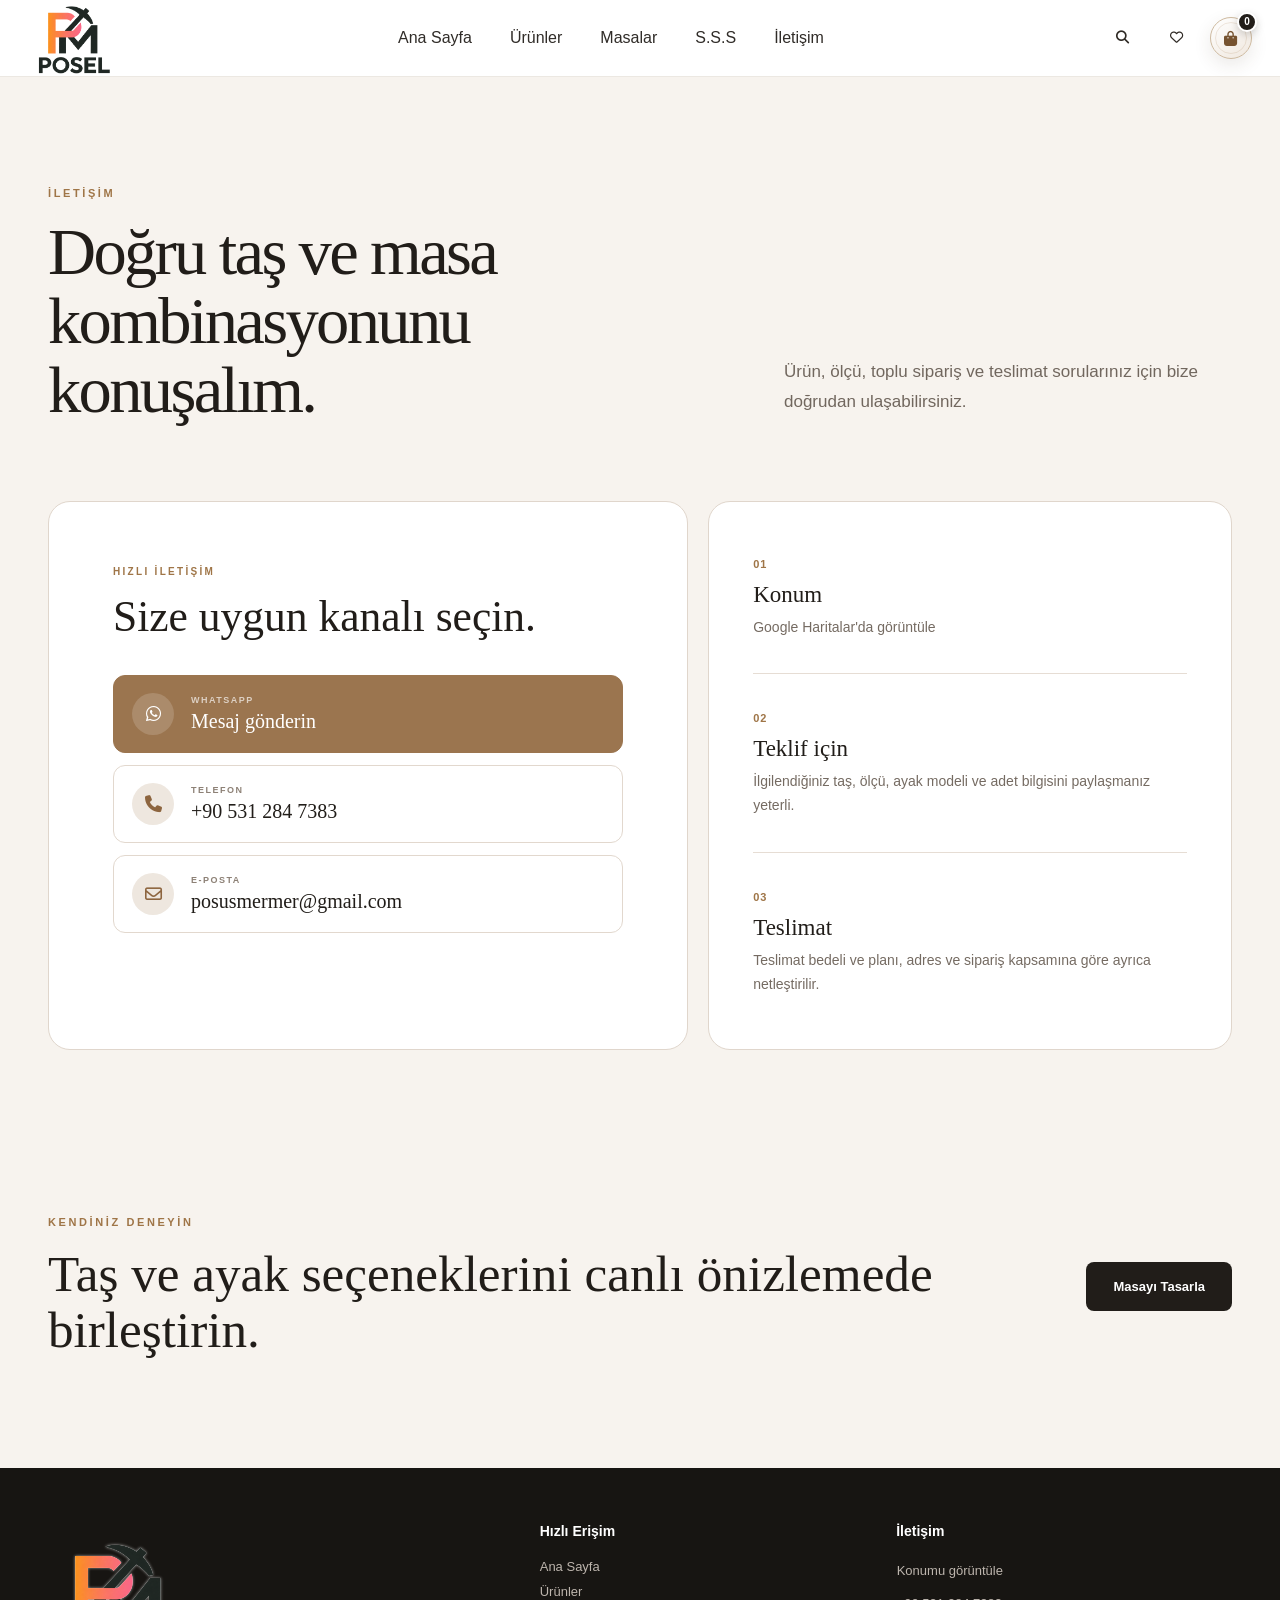
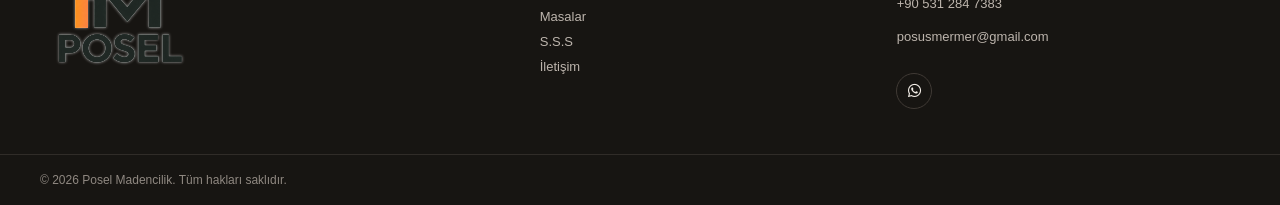
==== iletisim.html @ fde7fed1 "Update Posel branding and site experience" ====
<!DOCTYPE html>
<html lang="tr">
<head>
    <meta charset="UTF-8">
    <meta name="viewport" content="width=device-width, initial-scale=1.0">
    <title>İletişim | Posel Madencilik</title>
    <meta name="description" content="Ürün, proje, ölçü ve teslimat sorularınız için Posel Madencilik'e telefon, e-posta veya WhatsApp üzerinden ulaşın.">
    <meta name="robots" content="index, follow">
    <meta property="og:locale" content="tr_TR">
    <meta property="og:type" content="website">
    <meta property="og:title" content="İletişim | Posel Madencilik">
    <meta property="og:description" content="Masa seçimi, proje ve teslimat sorularınız için bizimle iletişime geçin.">
    <meta name="twitter:card" content="summary">
    <meta name="twitter:title" content="İletişim | Posel Madencilik">
    <meta name="twitter:description" content="Masa seçimi, proje ve teslimat sorularınız için bizimle iletişime geçin.">
    <link rel="icon" type="image/png" href="images/posel-favicon.png">
    <link rel="stylesheet" href="style.css">
    <link rel="stylesheet" href="mini-cart.css">
    <link rel="stylesheet" href="wishlist.css">
    <link rel="stylesheet" href="https://cdnjs.cloudflare.com/ajax/libs/font-awesome/6.5.2/css/all.min.css">
</head>
<body>
    <header class="site-header">
        <nav class="navbar">
            <a href="index.html" class="navbar-logo"><img src="images/posel-logo.png" alt="Posel Madencilik"></a>
            <ul class="nav-links" id="navLinks">
                <li><a href="index.html">Ana Sayfa</a></li>
                <li><a href="urunler.html">Ürünler</a></li>
                <li><a href="masalar.html">Masalar</a></li>
                <li><a href="projeler.html">S.S.S</a></li>
                <li><a href="iletisim.html" class="active">İletişim</a></li>
            </ul>
            <div class="nav-actions">
                <button class="nav-search-btn" type="button" aria-label="Ara"><i class="fa-solid fa-magnifying-glass"></i></button>
                <button class="wishlist-btn" type="button" aria-label="Favoriler"><i class="fa-regular fa-heart"></i></button>
                <button class="cart-btn" type="button" aria-label="Sepeti aç"><i class="fa-solid fa-bag-shopping"></i><span class="cart-count">0</span></button>
            </div>
            <button class="menu-toggle" id="menuToggle" type="button" aria-label="Menüyü aç" aria-expanded="false" aria-controls="navLinks"><span></span><span></span><span></span></button>
        </nav>
    </header>

    <main class="contact-page">
        <section class="contact-hero">
            <div>
                <p class="showcase-eyebrow">İLETİŞİM</p>
                <h1>Doğru taş ve masa<br>kombinasyonunu konuşalım.</h1>
            </div>
            <p>Ürün, ölçü, toplu sipariş ve teslimat sorularınız için bize doğrudan ulaşabilirsiniz.</p>
        </section>

        <section class="contact-layout">
            <div class="contact-panel">
                <p class="contact-panel-label">HIZLI İLETİŞİM</p>
                <h2>Size uygun kanalı seçin.</h2>
                <div class="contact-actions">
                    <a href="https://wa.me/905312847383" class="contact-action contact-action-primary"><i class="fa-brands fa-whatsapp"></i><span><small>WHATSAPP</small>Mesaj gönderin</span></a>
                    <a href="tel:+905312847383" class="contact-action"><i class="fa-solid fa-phone"></i><span><small>TELEFON</small>+90 531 284 7383</span></a>
                    <a href="mailto:posusmermer@gmail.com" class="contact-action"><i class="fa-regular fa-envelope"></i><span><small>E-POSTA</small>posusmermer@gmail.com</span></a>
                </div>
            </div>
            <aside class="contact-details">
                <div><span>01</span><h3>Konum</h3><p><a href="https://share.google/lPxmTnoxhRvr2K1og" target="_blank" rel="noopener noreferrer">Google Haritalar'da görüntüle</a></p></div>
                <div><span>02</span><h3>Teklif için</h3><p>İlgilendiğiniz taş, ölçü, ayak modeli ve adet bilgisini paylaşmanız yeterli.</p></div>
                <div><span>03</span><h3>Teslimat</h3><p>Teslimat bedeli ve planı, adres ve sipariş kapsamına göre ayrıca netleştirilir.</p></div>
            </aside>
        </section>

        <section class="contact-next-step">
            <div><p class="showcase-eyebrow">KENDİNİZ DENEYİN</p><h2>Taş ve ayak seçeneklerini canlı önizlemede birleştirin.</h2></div>
            <a href="kombinasyon.html">Masayı Tasarla</a>
        </section>
    </main>

    <footer class="site-footer">
        <div class="footer-main">
            <div class="footer-brand"><img src="images/posel-logo.png" alt="Posel Madencilik"></div>
            <div class="footer-column"><h3>Hızlı Erişim</h3><a href="index.html">Ana Sayfa</a><a href="urunler.html">Ürünler</a><a href="masalar.html">Masalar</a><a href="projeler.html">S.S.S</a><a href="iletisim.html">İletişim</a></div>
            <div class="footer-column footer-contact"><h3>İletişim</h3><p><a href="https://share.google/lPxmTnoxhRvr2K1og" target="_blank" rel="noopener noreferrer">Konumu görüntüle</a></p><p><a href="tel:+905312847383">+90 531 284 7383</a></p><p><a href="mailto:posusmermer@gmail.com">posusmermer@gmail.com</a></p><div class="footer-socials"><a href="https://wa.me/905312847383" aria-label="WhatsApp'tan ulaşın"><i class="fa-brands fa-whatsapp"></i></a></div></div>
        </div>
        <div class="footer-bottom"><span>© 2026 Posel Madencilik. Tüm hakları saklıdır.</span></div>
    </footer>

    <script src="js/tables.js"></script>
    <script src="js/wishlist.js"></script>
    <script src="js/script.js"></script>
    <script src="js/site-search.js"></script>
    <script src="js/cart-popover.js"></script>
</body>
</html>
---- style.css ----
* {
    margin: 0;
    padding: 0;
    box-sizing: border-box;
}

body {
    font-family: Arial, sans-serif;
    background-color: #f7f5f1;
    color: #171512;
}

a {
    text-decoration: none;
    color: inherit;
}

ul {
    list-style: none;
}

.site-header {
    background-color: #ffffff;
    border-bottom: 1px solid #ece8e2;
}

.navbar {
    max-width: 1400px;
    margin: 0 auto;
    min-height: 70px;
    display: flex;
    align-items: center;
    justify-content: space-between;
    padding: 0 28px;
}

.navbar-logo {
    display: flex;
    align-items: center;
    flex-shrink: 0;
    text-decoration: none;
}

.navbar-logo img {
    display: block;
    width: 92px;
    height: auto;
    object-fit: contain;
}

.logo {
    font-size: 26px;
    font-weight: 700;
    letter-spacing: 2px;
}

.nav-actions {
    display: flex;
    align-items: center;
    gap: 12px;
}

.nav-links {
    display: flex;
    align-items: center;
    gap: 38px;
}

.nav-links > li {
    position: relative;
}

.nav-links a {
    font-size: 16px;
    color: #302c28;
    transition: color 0.3s ease;
}

.nav-links a:hover {
    color: #a8845f;
}

.quote-btn {
    padding: 12px 20px;
    background-color: #171512;
    color: #ffffff;
    font-size: 13px;
    font-weight: 600;
    transition: background-color 0.3s ease;
}

.quote-btn:hover {
    background-color: #a8845f;
}

.dropdown-menu {
    position: absolute;
    top: 100%;
    left: 0;
    min-width: 170px;
    padding: 12px 0;
    background-color: #ffffff;
    box-shadow: 0 12px 30px rgba(0, 0, 0, 0.08);
    opacity: 0;
    visibility: hidden;
    transform: translateY(10px);
    transition: all 0.3s ease;
}

.dropdown-menu li a {
    display: block;
    padding: 10px 18xp;
}

.dropdown:hover .dropdown-menu {
    opacity: 1;
    visibility: visible;
    transform: translateY(0);
}

.hero {
    position: relative;
    max-width: 1800px;
    min-height: 650px;
    margin: 10px auto;
    border-radius: 15px;
    background-image: url("images/hero-table.png");
    background-size: cover;
    background-position: center;
    background-repeat: no-repeat;
    display: flex;
    align-items: center;
}

.hero-content {
    position: relative;
    z-index: 2;
    width: 42%;
    padding: 70px 50px;
}

.hero-content h1 {
    font-family: 'Times New Roman', Times, serif;
}

.hero-label {
    display: inline-block;
    margin-bottom: 18px;
    color: #a57545;
    font-size: 15px;
    font-weight: 600;
    letter-spacing: 3px;
}

.hero h1 {
    margin-bottom: 24px;
    color: #171512;
    font-size: 68px;
    line-height: 0.98;
    font-weight: 500;
}

.hero p {
    max-width: 480px;
    margin-bottom: 32px;
    color: #a57545;
    font-weight: 550;
    font-size: 17px;
    line-height: 1.7;
}

.hero-actions {
    display: flex;
    align-items: center;
    gap: 14px;
}

.hero-primary-btn {
    display: inline-flex;
    align-items: center;
    justify-content: center;
    padding: 14px 22px;
    font-size: 14px;
    font-weight: 600;
    transition: all 0.3s ease;
}

.hero-primary-btn {
    background-color: #171512;
    color: #ffffff;
    border-radius: 15px
}

.hero-secondary-btn {
    border: 1px solid #a8845f;
}

.hero-secondary-btn:hover {
    background-color: #171512;
    color: #ffffff;
}

.hero-visual {
    position: absolute;

    top: 0;
    right: 0;

    width: 78%;
    height: 100%;

    z-index: 1;
}

.hero-visual img {
    width: 100%;
    height: 100%;
    object-fit: cover;
    object-position: center;
    display: block;
}

.hero-features {
    max-width: 1800px;
    width: 100%;
    margin: 24px auto 0;
    display: grid;
    grid-template-columns: repeat(3, 1fr);
    gap: 20px;
    padding: 0 50px 35px;
}

.hero-feature {
    position: relative;
    overflow: hidden;
    height: 240px;
    border-radius: 14px;
}

.hero-feature:first-child {
    padding-left: 0;
}

.hero-feature:last-child {
    border-right: none;
}

.hero-feature h3 {
    margin-bottom: 6px;
    color: #171412;
    font-size: 14px;
    font-weight: 600;
}

.hero-feature p {
    color: #7a726a;
    font-size: 12px;
    line-height: 1.5;
}

.feature-image {
    width: 100%;
    height: 100%;
    object-fit: cover;
    display: block;
    transition: transform 0.5s ease;
}

.feature-text {
    position: absolute;
    left: 22px;
    right: 22px;
    bottom: 20px;
    z-index: 2;
}

.hero-feature::after {
    content: "";
    position: absolute;
    inset: 0;
    background: linear-gradient(
        to top,
        rgba(18, 16, 14, 0.72) 0%,
        rgba(18, 16, 14, 0.38) 35%,
        rgba(18, 16, 14, 0.08) 70%,
        rgba(18, 16, 14, 0) 100%
    );

    z-index: 1;
}

.hero-feature:hover .feature-image {
    transform: scale(1.04);
}

.feature-text h3 {
    color: ffffff;
    font-size: 19px;
    line-height: 1.2;
    margin-bottom: 7px;
    text-shadow: 0 2px 8px rgba(0, 0, 0, 0.28);
    max-width: 70%;
}

.feature-text p {
    color: rgba(255, 255, 255, 0.85);
    font-size: 13px;
    line-height: 1.45;
    text-shadow: 0 2px 8px rgba(0, 0, 0, 0.22);
    max-width: 70%;
}

.table-categories {
    max-width: 1600px;
    margin: 35px auto 0;
    display: grid;
    grid-template-columns: repeat(3, 1fr);
    gap: 16px;
    font-family: 'Times New Roman', Times, serif
}

.table-category-card {
    position: relative;
    height: 220px;
    background-color: #f3efe9;
    border-radius: 16px;
    overflow: hidden;
    text-decoration: none;
    color: inherit;
    transition: transform 0.35s ease,
                box-shadow 0.35s ease;
}

.table-category-card img {
    position: absolute;
    inset: 0;
    width: 100%;
    height: 100%;
    object-fit: cover;
    object-position: center;
    display: block;
    z-index: 1;
    transition: transform 0.45s ease;
}

.table-category-text {
    position: relative;
    z-index: 2;
    width: 38%;
    height: 100%;
    padding: 28px 22px;
    display: flex;
    flex-direction: column;
    justify-content: center;
    align-items: flex-start;
}

.table-category-card::after {
    content: "";
    position: absolute;
    inset: 0;
    background: linear-gradient(
        90deg,
        rgba(247, 245, 241, 0.98) 0%
        rgba(247, 245, 241, 0.92) 28%
        rgba(247, 245, 241, 0.35) 48%
        rgba(247, 245, 241, 0) 68%
    );

    z-index: 1;
    pointer-events: none;
}

.table-category-arrow {
    margin-top: 24px;
    width: 38px;
    height: 38px;
    display: flex;
    align-items: center;
    justify-content: center;
    background-color: #fff;
    color: #171512;
    border-radius: 50%;
    font-size: 16px;
    box-shadow: 0 6px 16px rgba(0, 0, 0, 0.08);
    transition: transform 0.3s ease
                background-color 0.3s ease;
}

.table-category-card:hover .table-category-arrow {
    transform: translateX(5px);
    background-color: #171512;
    color: #fff;
}

.table-category-text h3 {
    font-size: 24px;
    line-height: 1.1;
    font-weight: 500;
    color: #171512;
    margin-bottom: 0;
}

.calculator-promo {
    position: relative;
    max-width: 1800px;
    height: 500px;
    margin: 35px auto;
    border-radius: 18px;
    overflow: hidden;
}

.calculator-promo-image {
    width: 100%;
    height: 100%;
    object-fit: cover;
    display: block;
}

.calculator-promo-content {
    position: absolute;
    left: 100px;
    top: 45%;
    transform: translateY(-50%);
    max-width: 600px;
    z-index: 2;
}

.promo-label {
    display: inline-block;
    margin-bottom: 15px;
    color: #a8845f;
    font-size: 12px;
    font-weight: 600;
    letter-spacing: 3px;
}

.calculator-promo-content h2 {
    font-size: 48px;
    line-height: 1;
    color: #171512;
    margin-bottom: 20px;
}

.calculator-promo-content p {
    max-width: 420px;
    color: #625b54;
    font-size: 20px;
    line-height: 1.6;
}

.calculator-cta {
    display: inline-flex;
    margin-top: 35px;
    padding: 15px 24px;
    background-color: #171512;
    color: #fff;
    border-radius: 6px;
    font-weight: 600;
    transition: 0.3s ease;
}

.calculator-cta:hover {
    background-color: #a8845f;
    transform: translateX(4px);
}

.featured-products {
    max-width: 1800px;
    margin: 70px auto;
}

.featured-header {
    display: flex;
    align-items: end;
    justify-content: space-between;
    margin-bottom: 24px;
}

.featured-header h2 {
    margin-top: 8px;
    font-size: 38px;
    font-weight: 500;
    color: #171512;
}

.view-all {
    font-size: 13px;
    font-weight: 600;
    color: #171512;
    transition: transform .3s ease;
}

.view-all:hover {
    transform: translateX(4px);
}

.product-grid {
    display: grid;
    grid-template-columns: repeat(4, 1fr);
    gap: 18px;
}

.product-card {
    color: inherit;
    text-decoration: none;
}

.product-image-wrap {
    height: 280px;
    border-radius: 14px;
    overflow: hidden;
    background-color: #f1ede7;
}

.product-image-wrap img {
    width: 100%;
    height: 100%;
    object-fit: cover;
    display: block;
    transition: transform .45s ease;
}

.product-card:hover img {
    transform: scale(1.02);
}

.product-info {
    padding-top: 14px;
}

.product-info h3 {
    font-size: 17px;
    font-weight: 600;
    margin-bottom: 4px;
}

.product-info span {
    display: block;
    font-size: 12px;
    color: #817970;
    margin-bottom: 8px;
}

.product-info strong {
    font-size: 15px;
    font-weight: 600;
    color: #171512;
}

.trust-strip {
    max-width: 1400px;
    margin: 35px auto 0;
    padding: 20px 0;
    display: grid;
    grid-template-columns: repeat(3, 1fr);
    border-top: 1px solid #e1dbd3;
    border-bottom: 1px solid #e1dbd3;
}

.brand-assurance {
    max-width: 1400px;
    margin: 110px auto 70px;
    display: grid;
    grid-template-columns: minmax(0, 0.9fr) minmax(0, 1.1fr);
    gap: clamp(48px, 7vw, 100px);
    align-items: center;
}

.brand-assurance-image {
    position: relative;
    min-height: 680px;
    overflow: hidden;
    border-radius: 18px;
    background: #e9e2da;
}

.brand-assurance-image::after {
    content: "";
    position: absolute;
    inset: auto 0 0;
    height: 38%;
    background: linear-gradient(transparent, rgba(20, 17, 14, 0.62));
    pointer-events: none;
}

.brand-assurance-image img {
    display: block;
    width: 100%;
    height: 100%;
    min-height: 680px;
    object-fit: cover;
}

.brand-assurance-image span {
    position: absolute;
    z-index: 1;
    right: 28px;
    bottom: 26px;
    left: 28px;
    color: #fff;
    font-size: 14px;
    letter-spacing: 0.06em;
}

.brand-assurance-content h2 {
    margin: 12px 0 24px;
    color: #171512;
    font-family: Georgia, serif;
    font-size: clamp(40px, 4vw, 60px);
    font-weight: 400;
    line-height: 1.08;
}

.brand-assurance-lead {
    max-width: 650px;
    margin: 0;
    color: #625b54;
    font-size: 17px;
    line-height: 1.8;
}

.brand-assurance-points {
    margin-top: 34px;
    border-top: 1px solid #ded7cf;
}

.brand-assurance-points > div {
    display: grid;
    grid-template-columns: 42px minmax(0, 1fr);
    column-gap: 16px;
    padding: 22px 0;
    border-bottom: 1px solid #ded7cf;
}

.brand-assurance-points i {
    grid-row: 1 / span 2;
    display: grid;
    width: 42px;
    height: 42px;
    place-items: center;
    border-radius: 50%;
    background: #eee5dc;
    color: #946a40;
}

.brand-assurance-points h3 {
    margin: 0 0 6px;
    color: #25201c;
    font-size: 17px;
    font-weight: 600;
}

.brand-assurance-points p {
    margin: 0;
    color: #746c64;
    font-size: 14px;
    line-height: 1.65;
}

.brand-assurance-link {
    display: inline-flex;
    margin-top: 30px;
    padding-bottom: 7px;
    border-bottom: 1px solid #9f7547;
    color: #765330;
    font-size: 14px;
    font-weight: 600;
    text-decoration: none;
    transition: color 0.2s ease, border-color 0.2s ease;
}

.brand-assurance-link:hover {
    border-color: #171512;
    color: #171512;
}

@media (max-width: 1050px) {
    .brand-assurance {
        margin-right: 28px;
        margin-left: 28px;
        grid-template-columns: minmax(0, 0.85fr) minmax(0, 1.15fr);
        gap: 42px;
    }

    .brand-assurance-image,
    .brand-assurance-image img {
        min-height: 580px;
    }
}

@media (max-width: 760px) {
    .brand-assurance {
        margin: 70px 20px 55px;
        grid-template-columns: 1fr;
        gap: 36px;
    }

    .brand-assurance-image,
    .brand-assurance-image img {
        min-height: 470px;
    }

    .brand-assurance-content h2 {
        font-size: clamp(34px, 10vw, 46px);
    }
}

/* FAQ PAGE */

.faq-page {
    max-width: 1180px;
    margin: 0 auto;
    padding: 92px 28px 110px;
}

.faq-hero {
    display: grid;
    grid-template-columns: minmax(0, 1.05fr) minmax(280px, 0.95fr);
    column-gap: clamp(48px, 8vw, 110px);
    align-items: end;
    padding-bottom: 58px;
    border-bottom: 1px solid #ded7cf;
}

.faq-eyebrow {
    grid-column: 1 / -1;
    margin: 0 0 16px;
    color: #9f7547;
    font-size: 12px;
    font-weight: 700;
    letter-spacing: 0.2em;
}

.faq-hero h1 {
    margin: 0;
    color: #171512;
    font-family: Georgia, serif;
    font-size: clamp(52px, 7vw, 86px);
    font-weight: 400;
    line-height: 0.98;
}

.faq-hero > p:last-child {
    margin: 0 0 5px;
    color: #6c645c;
    font-size: 17px;
    line-height: 1.8;
}

.faq-list {
    max-width: 960px;
    margin: 58px auto 0;
}

.faq-list details {
    border-bottom: 1px solid #ded7cf;
}

.faq-list summary {
    display: flex;
    align-items: center;
    justify-content: space-between;
    gap: 24px;
    padding: 26px 4px;
    color: #25201c;
    font-size: 18px;
    font-weight: 600;
    line-height: 1.45;
    list-style: none;
    cursor: pointer;
}

.faq-list summary::-webkit-details-marker {
    display: none;
}

.faq-list summary i {
    display: grid;
    width: 34px;
    height: 34px;
    flex: 0 0 34px;
    place-items: center;
    border: 1px solid #d8cbbf;
    border-radius: 50%;
    color: #8c5c35;
    font-size: 12px;
    transition: transform 0.2s ease, background 0.2s ease;
}

.faq-list details[open] summary i {
    background: #eee4d9;
    transform: rotate(45deg);
}

.faq-list details > p {
    max-width: 790px;
    margin: -5px 56px 0 4px;
    padding: 0 0 28px;
    color: #6f675f;
    font-size: 16px;
    line-height: 1.8;
}

.faq-contact {
    display: flex;
    align-items: center;
    justify-content: space-between;
    gap: 36px;
    margin-top: 76px;
    padding: 42px 46px;
    border-radius: 16px;
    background: #211d19;
    color: #fff;
}

.faq-contact .faq-eyebrow {
    margin-bottom: 10px;
    color: #d2ae87;
}

.faq-contact h2 {
    margin: 0;
    font-family: Georgia, serif;
    font-size: clamp(28px, 4vw, 42px);
    font-weight: 400;
}

.faq-contact-actions {
    display: flex;
    flex-wrap: wrap;
    justify-content: flex-end;
    gap: 12px;
}

.faq-contact a {
    display: inline-flex;
    align-items: center;
    justify-content: center;
    min-width: 160px;
    min-height: 50px;
    padding: 0 22px;
    border-radius: 8px;
    background: #fff;
    color: #211d19;
    font-size: 14px;
    font-weight: 700;
    text-decoration: none;
    transition: background 0.2s ease, color 0.2s ease;
}

.faq-contact a:hover {
    background: #9f7547;
    color: #fff;
}

@media (max-width: 720px) {
    .faq-page {
        padding: 58px 20px 75px;
    }

    .faq-hero {
        grid-template-columns: 1fr;
        gap: 24px;
        padding-bottom: 38px;
    }

    .faq-hero h1 {
        font-size: clamp(46px, 15vw, 64px);
    }

    .faq-list {
        margin-top: 36px;
    }

    .faq-list summary {
        padding: 22px 0;
        font-size: 16px;
    }

    .faq-list details > p {
        margin-right: 0;
        margin-left: 0;
        font-size: 15px;
    }

    .faq-contact {
        align-items: flex-start;
        flex-direction: column;
        margin-top: 54px;
        padding: 30px 26px;
    }

    .faq-contact a {
        width: 100%;
    }

    .faq-contact-actions {
        width: 100%;
        justify-content: stretch;
    }
}

.trust-item {
    display: flex;
    align-items: center;
    justify-content: center;
    gap: 16px;
    padding: 8px 34px;
}

.trust-item:not(:last-child) {
    border-right: 1px solid #ded7cf;
}

.trust-icon {
    font-size: 31px;
    color: #a07d58;
    width: 42px;
    text-align: center;
    flex-shrink: 0;
}

.trust-text p {
    margin-top: 5px;
}

.site-footer {
    margin: 0;
    background-color: #171512;
    color: #f4efe8;
}

.footer-main {
    max-width: 1400px;
    margin: 0 auto;
    padding: 55px 40px 45px;
    display: grid;
    grid-template-columns: 1.4fr 1fr 1fr 1.2fr;
    gap: 50px;
}

.footer-brand h2 {
    font-size: 28px;
    letter-spacing: 3px;
    margin-bottom: 18px;
    color: #b88a5a;
}

.footer-brand p {
    max-width: 320px;
    font-size: 14px;
    line-height: 1.7;
    color: #bdb5ad;
}

.footer-column {
    display: flex;
    flex-direction: column;
    gap: 10px;
}

.footer-column h3 {
    margin-bottom: 2px;
    font-size: 18px;
    font-weight: 600;
    color: #fff;
}

.footer-column a {
    color: #bdb5ad;
    font-size: 13px;
    text-decoration: none;
    transition: color 0.3s ease;
}

.footer-column a:hover {
    color: #b88a5a;
}

.footer-contact p {
    font-size: 13px;
    color: #bdb5ad;
    margin-bottom: 5px;
    padding: 0.5px;
}

.footer-contact h3 {
    margin-bottom: 12px;
}

.footer-socials {
    display: flex;
    gap: 12px;
    margin-top: 14px;
}

.footer-socials a {
    width: 34px;
    height: 34px;
    display: flex;
    align-items: center;
    justify-content: center;
    border: 1px solid #3b3733;
    border-radius: 50%;
    color: #f4efe8;
    transition: background-color 0.3s ease,
                border-color 0.3s ease;
}

.footer-socials a:hover {
    background-color: #b88a5a;
    border-color: b88a5a;
}

header {
    position: sticky;
    top: 0;
    z-index: 1000;
    background: rgba(255, 255, 255, 0.97);
    backdrop-filter: blur(8px);
    border-bottom: 1px solid #ece7e1;
}

.menu-toggle {
    display: none;
    width: 34px;
    height: 30px;
    border: 0;
    background: transparent;
    cursor: pointer;
    flex-direction: column;
    justify-content: center;
    gap: 5px;
    padding: 0;
}

.menu-toggle span {
    display: block;
    width: 24px;
    height: 2px;
    background: #171512;
    transition: 0.3s ease;
}

.menu-toggle.active span:nth-child(1) {
    transform: translateY(7px) rotate(45deg);
}

.menu-toggle.active span:nth-child(2) {
    opacity: 0;
}

.menu-toggle.active span:nth-child(3) {
    transform: translateY(-7px) rotate(-45deg);
}

.hero-mobile-image {
    display: none;
}

.site-footer {
    background: #171512;
    color: #f4efe8;
}

.footer-main {
    max-width: 1400px;
    margin: 0 auto;
    padding: 55px 40px 45px;
    display: grid;
    grid-template-columns: 1.5fr 1fr 1.2fr;
    gap: 70px;
    align-items: start;
}

.footer-brand img {
    margin-left: 0;
    width: 160px;
    height: auto;
    display: block;
    filter: drop-shadow(0 0 0.7px rgba(255, 255, 255, 0.95)) drop-shadow(0 0 1.4px rgba(255, 255, 255, 0.55));
}

.footer-column {
    display: flex;
    flex-direction: column;
    gap: 10px;
}

.footer-column h3 {
    margin-bottom: 10px;
    font-size: 14px;
    font-weight: 600;
    color: #ffffff;
}

.footer-column a {
    color: #bdb5ad;
    font-size: 13px;
    text-decoration: none;
    transition: color 0.3s ease;
}

.footer-column a:hover {
    color: #b88a5a;
}

.footer-contact p {
    margin: 0;
    font-size: 13px;
    line-height: 1.7;
    color: #bdb5ad;
}

.footer-socials {
    display: flex;
    gap: 12px;
    margin-top: 14px;
}

.footer-socials a {
    width: 36px;
    height: 36px;
    display: flex;
    align-items: center;
    justify-content: center;
    border: 1px solid #403a35;
    border-radius: 50%;
    color: #f4efe8;
    font-size: 15px;
    transition:
        background-color 0.3s ease,
        border-color 0.3s ease,
        transform 0.3s ease;
}

.footer-socials a:hover {
    background: #a8845f;
    border-color: #a8845f;
    transform: translateY(-2px);
}

.footer-bottom {
    max-width: 1400px;
    margin: 0 auto;
    padding: 18px 40px;
    border-top: 1px solid #302c28;
    font-size: 12px;
    color: #8f8881;
}

/* =========================
   PRODUCTS PAGE
========================= */

.products-hero {
    position: relative;
    max-width: 100%;
    height: 300px;
    display: flex;
    align-items: center;
    background:
        linear-gradient(
            90deg,
            rgba(247, 245, 241, 0.98) 0%,
            rgba(247, 245, 241, 0.88) 35%,
            rgba(247, 245, 241, 0.05) 65%
        ),
        url("images/products-hero.png");

    background-size: cover;
    background-position: center;
    overflow: hidden;
}


.products-hero-content {
    width: 100%;
    max-width: 1400px;
    margin: 0 auto;
    padding: 0 40px;
}


.products-hero-content > span {
    font-size: 11px;
    font-weight: 600;
    letter-spacing: 4px;
    color: #a67b51;
}


.products-hero-content h1 {
    margin: 8px 0 6px;
    font-family: Georgia, serif;
    font-size: 60px;
    font-weight: 400;
    color: #171512;
}


.products-hero-content p {
    max-width: 440px;
    font-size: 15px;
    line-height: 1.6;
    color: #56504a;
}


.products-hero-note {
    position: absolute;
    right: 2%;
    top: 50%;
    transform: translateY(-50%);
    color: #fff;
    text-align: right;
}


.products-hero-note > span {
    display: block;
    width: 100px;
    height: 1px;
    margin-left: auto;
    margin-bottom: 12px;
    background: rgba(255, 255, 255, 0.65);
}


.products-hero-note p {
    font-size: 10px;
    line-height: 1.8;
    letter-spacing: 3px;
}


/* CATEGORY NAV */

.product-category-nav {
    max-width: 1400px;
    margin: 16px auto 0;
    display: grid;
    grid-template-columns: repeat(5, 1fr);
    gap: 12px;
}


.category-showcase {
    height: 74px;
    padding: 9px 14px;
    display: flex;
    align-items: center;
    gap: 14px;
    border: 1px solid #e5dfd8;
    border-radius: 6px;
    background: #fff;
    cursor: pointer;
    transition:
        border-color 0.3s ease,
        background-color 0.3s ease;
}


.category-showcase:hover,
.category-showcase.active {
    background: #f6efe7;
    border-color: #d9c7b3;
}


.category-showcase img {
    width: 58px;
    height: 58px;
    object-fit: cover;
    border-radius: 4px;
}


.category-showcase div {
    display: flex;
    flex-direction: column;
    text-align: left;
}


.category-showcase strong {
    font-family: Georgia, serif;
    font-size: 16px;
    font-weight: 400;
    color: #171512;
}


.category-showcase div span {
    margin-top: 4px;
    font-size: 10px;
    color: #8b8177;
}


.category-showcase i {
    margin-left: auto;
    width: 32px;
    height: 32px;
    display: flex;
    align-items: center;
    justify-content: center;
    border-radius: 50%;
    background: #f5eee6;
    font-size: 11px;
    color: #171512;
}


/* CATALOG */

.product-catalog {
    max-width: 1400px;
    margin: 16px auto 70px;
}


.catalog-toolbar {
    padding: 16px 0;
    display: grid;
    grid-template-columns: 2fr 0.7fr 0.7fr 0.7fr auto;
    gap: 12px;
    align-items: center;
    border-top: 1px solid #eee8e2;
}


.catalog-search {
    height: 44px;
    display: flex;
    align-items: center;
    gap: 12px;
    padding: 0 14px;
    border: 1px solid #ded8d1;
    border-radius: 5px;
    background: #fff;
}


.catalog-search i {
    font-size: 13px;
    color: #77716b;
}


.catalog-search input {
    width: 100%;
    border: none;
    outline: none;
    background: transparent;
    font-size: 13px;
}


.catalog-toolbar select {
    height: 44px;
    padding: 0 12px;
    border: 1px solid #ded8d1;
    border-radius: 5px;
    background: #fff;
    color: #4f4943;
}


.catalog-count {
    font-size: 12px;
    color: #665f58;
    white-space: nowrap;
}


/* GRID */

.stone-grid {
    display: grid;
    grid-template-columns: repeat(5, 1fr);
    gap: 28px 18px;
}


.stone-card {
    width: 100%;
    height: 100%;
    padding: 0;
    border: 0;
    background: transparent;
    text-decoration: none;
    color: inherit;
    text-align: left;
    font: inherit;
    cursor: pointer;
}

.stone-card:focus-visible {
    outline: 2px solid #9c7445;
    outline-offset: 5px;
    border-radius: 6px;
}


.stone-image {
    height: 180px;
    overflow: hidden;
    border-radius: 5px;
    background: #eee;
}


.stone-image img {
    width: 100%;
    height: 100%;
    object-fit: cover;
    display: block;
    transition: transform 0.45s ease;
}


.stone-card:hover .stone-image img {
    transform: scale(1.04);
}


.stone-info {
    padding-top: 8px;
    display: flex;
    justify-content: space-between;
    align-items: flex-start;
    gap: 10px;
}

.stone-info > div:first-child {
    min-width: 0;
    flex: 1;
}


.stone-info h3 {
    margin: 0 0 6px;
    min-height: 38px;
    font-family: Georgia, serif;
    font-size: 16px;
    font-weight: 400;
    line-height: 1.18;
    color: #171512;
}


.stone-tags {
    display: flex;
    gap: 5px;
}


.stone-tags span {
    padding: 4px 8px;
    background: #f2ece5;
    border-radius: 10px;
    font-size: 9px;
    color: #625b55;
}


.stone-arrow {
    width: 32px;
    height: 32px;
    flex-shrink: 0;
    display: flex;
    align-items: center;
    justify-content: center;
    border-radius: 50%;
    background: #f4eee7;
    font-size: 11px;
    transition:
        background 0.3s ease,
        transform 0.3s ease;
}


.stone-card:hover .stone-arrow {
    background: #171512;
    color: #fff;
    transform: scale(1.06);
}

body.lightbox-open {
    overflow: hidden;
}

.stone-lightbox {
    position: fixed;
    inset: 0;
    z-index: 2500;
    display: grid;
    place-items: center;
    padding: 28px;
    visibility: hidden;
    opacity: 0;
    pointer-events: none;
    transition: opacity 0.25s ease, visibility 0.25s ease;
}

.stone-lightbox.is-open {
    visibility: visible;
    opacity: 1;
    pointer-events: auto;
}

.stone-lightbox-backdrop {
    position: absolute;
    inset: 0;
    width: 100%;
    height: 100%;
    border: 0;
    background: rgba(17, 15, 13, 0.78);
    backdrop-filter: blur(8px);
    cursor: pointer;
}

.stone-lightbox-dialog {
    position: relative;
    z-index: 1;
    width: min(820px, 100%);
    max-height: calc(100vh - 56px);
    overflow: hidden;
    display: grid;
    grid-template-columns: minmax(0, 1fr) minmax(260px, 0.48fr);
    background: #f8f4ee;
    border: 1px solid rgba(255, 255, 255, 0.24);
    border-radius: 18px;
    box-shadow: 0 30px 90px rgba(0, 0, 0, 0.36);
    transform: translateY(16px) scale(0.98);
    transition: transform 0.3s ease;
}

.stone-lightbox.is-open .stone-lightbox-dialog {
    transform: translateY(0) scale(1);
}

.stone-lightbox-image-wrap {
    position: relative;
    min-height: 460px;
    background: #d9d3ca;
}

.stone-lightbox-image-wrap img {
    width: 100%;
    height: 100%;
    min-height: 460px;
    display: block;
    object-fit: cover;
    transition: opacity 0.18s ease, transform 0.18s ease;
}

.stone-lightbox-nav {
    position: absolute;
    top: 50%;
    z-index: 2;
    width: 46px;
    height: 46px;
    border: 1px solid rgba(255, 255, 255, 0.55);
    border-radius: 50%;
    display: grid;
    place-items: center;
    color: #171512;
    background: rgba(255, 255, 255, 0.88);
    box-shadow: 0 10px 30px rgba(0, 0, 0, 0.2);
    cursor: pointer;
    transform: translateY(-50%);
    transition: background 0.2s ease, transform 0.2s ease;
}

.stone-lightbox-nav:hover,
.stone-lightbox-nav:focus-visible {
    background: #fff;
    transform: translateY(-50%) scale(1.08);
}

.stone-lightbox-nav:disabled {
    opacity: 0.35;
    cursor: default;
    transform: translateY(-50%);
}

.stone-lightbox-nav--prev {
    left: 16px;
}

.stone-lightbox-nav--next {
    right: 16px;
}

.stone-lightbox-info {
    min-width: 0;
    padding: 64px 28px 30px;
    display: flex;
    flex-direction: column;
    justify-content: flex-start;
    background: linear-gradient(145deg, #fbf8f3 0%, #eee5da 100%);
}

.stone-lightbox-info span {
    width: fit-content;
    margin-top: 14px;
    padding: 6px 10px;
    border-radius: 999px;
    background: #e4d5c2;
    color: #725737;
    font-size: 10px;
    font-weight: 600;
    letter-spacing: 0.14em;
    text-transform: uppercase;
}

.stone-lightbox-info h2 {
    margin: 0;
    max-width: 100%;
    color: #181512;
    font-family: Georgia, serif;
    font-size: clamp(25px, 3vw, 36px);
    font-weight: 400;
    line-height: 1.08;
    overflow-wrap: anywhere;
    hyphens: auto;
}

.stone-lightbox-close {
    position: absolute;
    top: 18px;
    right: 18px;
    z-index: 2;
    width: 42px;
    height: 42px;
    border: 0;
    border-radius: 50%;
    display: grid;
    place-items: center;
    color: #171512;
    background: rgba(255, 255, 255, 0.88);
    box-shadow: 0 8px 24px rgba(0, 0, 0, 0.15);
    cursor: pointer;
    transition: transform 0.2s ease, background 0.2s ease;
}

.stone-lightbox-close:hover {
    transform: rotate(5deg) scale(1.06);
    background: #fff;
}

@media (max-width: 760px) {
    .stone-lightbox {
        padding: 14px;
    }

    .stone-lightbox-dialog {
        max-height: calc(100vh - 28px);
        grid-template-columns: 1fr;
        overflow-y: auto;
    }

    .stone-lightbox-image-wrap,
    .stone-lightbox-image-wrap img {
        min-height: 0;
        height: min(48vh, 380px);
    }

    .stone-lightbox-info {
        padding: 24px;
    }

    .stone-lightbox-info h2 {
        font-size: clamp(26px, 8vw, 36px);
        overflow-wrap: break-word;
    }

    .stone-lightbox-nav {
        width: 42px;
        height: 42px;
    }

}


.no-products {
    display: none;
    padding: 70px 0;
    text-align: center;
    color: #777069;
}

.pagination {
    margin-top: 42px;
    display: grid;
    grid-template-columns: 42px 314px 42px;
    align-items: center;
    justify-content: center;
    gap: 8px;
}

.pagination-pages {
    display: grid;
    grid-template-columns: repeat(7, 38px);
    align-items: center;
    justify-content: center;
    gap: 8px;
}

.pagination button {
    min-width: 38px;
    height: 38px;
    padding: 0 11px;
    display: flex;
    align-items: center;
    justify-content: center;
    border: 1px solid #ded8d1;
    border-radius: 50%;
    background: #ffffff;
    color: #171512;
    font-size: 12px;
    cursor: pointer;
    transition:
        background 0.25s ease,
        color 0.25s ease,
        border-color 0.25s ease,
        transform 0.25s ease;
}

.pagination button:hover {
    border-color: #a8845f;
    transform: translateY(-1px);
}

.pagination button.active {
    background: #171512;
    color: #ffffff;
    border-color: #171512;
}

.pagination button:disabled {
    opacity: 0.3;
    cursor: default;
    transform: none;
}

.pagination-dots {
    display: grid;
    width: 38px;
    height: 38px;
    place-items: center;
    color: #998f85;
    font-size: 13px;
}

.pagination-spacer {
    width: 38px;
    height: 38px;
    visibility: hidden;
}

.pagination-info {
    grid-column: 1 / -1;
    margin-top: 8px;
    text-align: center;
    font-size: 11px;
    color: #8b8177;
}

@media (max-width: 520px) {
    .pagination {
        grid-template-columns: 40px minmax(0, 1fr) 40px;
        width: 100%;
        gap: 6px;
    }

    .pagination-pages {
        grid-template-columns: repeat(7, minmax(28px, 34px));
        gap: 3px;
    }

    .pagination button,
    .pagination-dots,
    .pagination-spacer {
        min-width: 0;
        width: 100%;
        height: 36px;
        padding: 0;
    }
}

.stone-grid {
    display: grid;
    grid-template-columns: repeat(5, 1fr);
    row-gap: 18px;
    column-gap: 6px;
}


.tables-hero {
    height: 420px;
    min-height: 0;
    display: grid;
    grid-template-columns: 42% 58%;
    background: #f7f3ed;
    overflow: hidden;
}

.tables-hero-content {
    padding: 30px 55px;
    display: flex;
    flex-direction: column;
    justify-content: center;
}

.tables-breadcrumb {
    font-size: 13px;
    color: #8b8175;
    margin-bottom: 24px;
}

.tables-breadcrumb span {
    margin: 0 8px;
}

.tables-eyebrow {
    font-size: 11px;
    letter-spacing: 5px;
    color: #a8845f;
    margin-bottom: 8px;
}

.tables-hero h1 {
    font-family: Georgia, serif;
    font-size: 72px;
    line-height: 0.95;
    font-weight: 400;
    color: #171512;
    margin: 0 0 18px;
}

.tables-hero p {
    max-width: 590px;
    color: #625b54;
    font-size: 15px;
    line-height: 1.65;
}

.tables-combination-link {
    position: relative;
    isolation: isolate;
    display: inline-flex;
    align-items: center;
    gap: 16px;
    width: min(100%, 470px);
    margin-top: 20px;
    padding: 15px 17px;
    overflow: hidden;
    border: 1px solid rgba(255, 255, 255, .42);
    border-radius: 14px;
    background: linear-gradient(115deg, #20170f 0%, #6f4828 48%, #b98a51 100%);
    color: #fff;
    box-shadow:
        0 16px 34px rgba(86, 52, 24, .28),
        0 0 0 5px rgba(168, 132, 95, .13);
    transition: transform .25s ease, box-shadow .25s ease;
    animation: combinationCtaPulse 2.8s ease-in-out infinite;
}

.tables-combination-link::before {
    content: "";
    position: absolute;
    z-index: -1;
    inset: 0;
    background: linear-gradient(105deg, transparent 22%, rgba(255, 255, 255, .22) 42%, transparent 62%);
    transform: translateX(-120%);
    animation: combinationCtaShine 3.8s ease-in-out infinite;
}

.combination-link-icon {
    display: grid;
    flex: 0 0 50px;
    width: 50px;
    height: 50px;
    place-items: center;
    border: 1px solid rgba(255, 255, 255, .36);
    border-radius: 50%;
    background: rgba(255, 255, 255, .14);
    box-shadow: inset 0 0 18px rgba(255, 255, 255, .12);
    font-size: 19px;
}

.combination-link-copy {
    display: flex;
    min-width: 0;
    flex: 1;
    flex-direction: column;
    gap: 2px;
}

.combination-link-kicker {
    color: #f6d4a8;
    font-size: 9px;
    font-weight: 500;
    letter-spacing: .16em;
}

.combination-link-copy strong {
    font-family: Georgia, serif;
    font-size: 20px;
    font-weight: 400;
    line-height: 1.15;
}

.combination-link-copy small {
    color: rgba(255, 255, 255, .72);
    font-size: 11px;
}

.combination-link-action {
    display: inline-flex;
    align-items: center;
    gap: 8px;
    padding-left: 13px;
    border-left: 1px solid rgba(255, 255, 255, .22);
    font-size: 10px;
    font-weight: 600;
    letter-spacing: .06em;
    white-space: nowrap;
}

.tables-combination-link:hover {
    color: #fff;
    box-shadow:
        0 20px 42px rgba(86, 52, 24, .38),
        0 0 0 7px rgba(168, 132, 95, .18);
    transform: translateY(-4px) scale(1.01);
}

.tables-combination-link:hover .combination-link-action i {
    transform: translateX(4px);
}

.combination-link-action i {
    transition: transform .2s ease;
}

@keyframes combinationCtaPulse {
    0%, 100% { box-shadow: 0 16px 34px rgba(86, 52, 24, .28), 0 0 0 5px rgba(168, 132, 95, .13); }
    50% { box-shadow: 0 18px 38px rgba(86, 52, 24, .35), 0 0 0 8px rgba(168, 132, 95, .08); }
}

@keyframes combinationCtaShine {
    0%, 58% { transform: translateX(-120%); }
    82%, 100% { transform: translateX(120%); }
}

.hero-small-line {
    margin-top: 22px;
    display: flex;
    align-items: center;
    gap: 18px;

    font-size: 10px;
    letter-spacing: 4px;
    color: #9c7650;
}

.hero-small-line span {
    width: 38px;
    height: 1px;
    background: #a8845f;
}

.tables-hero-image {
    height: 420px;
    min-height: 0;
    overflow: hidden;    
}

.tables-hero-image img {
    width: 100%;
    height: 100%;
    display: block;
    object-fit: cover;
    object-position: center;
}


/* ===================================
   MAIN PRODUCT AREA
=================================== */

.tables-section {
    max-width: 1600px;
    margin: 0 auto;
    padding: 20px 32px 32px;

    display: grid;
    grid-template-columns: 210px 1fr;
    gap: 18px;

    background: #faf9f6;
}


/* ===================================
   FILTER SIDEBAR
=================================== */

.table-filters {
    border: 1px solid #e7e0d8;
    background: #fff;
    padding: 18px;
    border-radius: 5px;
}

.filter-header {
    padding-bottom: 15px;
    border-bottom: 1px solid #ece5dd;
}

.filter-header h3 {
    font-family: Georgia, serif;
    font-size: 22px;
    margin-bottom: 12px;
}

.filter-header button {
    border: none;
    background: transparent;
    padding: 0;

    color: #a07142;
    font-size: 12px;
    cursor: pointer;
}

.filter-header button i {
    margin-right: 6px;
}

.filter-group {
    padding: 18px 0;
    border-bottom: 1px solid #eee7df;
}

.filter-group:last-child {
    border-bottom: none;
}

.filter-group h4 {
    font-family: Georgia, serif;
    font-size: 15px;
    margin-bottom: 13px;
}

.filter-group label {
    display: flex;
    align-items: center;
    gap: 8px;

    margin: 10px 0;

    font-size: 13px;
    color: #69615a;

    cursor: pointer;
}

.filter-group input[type="radio"] {
    accent-color: #9f7445;
}

.size-filter {
    display: grid;
    grid-template-columns: 1fr 1fr;
    gap: 8px;
}

.size-filter input {
    width: 100%;
    border: 1px solid #ded7cf;
    border-radius: 4px;

    padding: 9px;

    font-size: 12px;
    outline: none;
}

.apply-filter-btn {
    width: 100%;
    margin-top: 10px;

    padding: 10px;

    background: #a77a47;
    color: #fff;

    border: none;
    border-radius: 3px;

    cursor: pointer;
}


/* ===================================
   TOOLBAR
=================================== */

.tables-content {
    min-width: 0;
}

.tables-toolbar {
    height: 42px;

    display: flex;
    align-items: center;
    justify-content: space-between;

    margin-bottom: 10px;
}

.tables-toolbar p {
    color: #6f675f;
    font-size: 13px;
}

.toolbar-right {
    display: flex;
    align-items: center;
    gap: 10px;
}

.toolbar-right label {
    font-size: 12px;
    color: #736a61;
}

.toolbar-right select {
    width: 180px;

    border: 1px solid #ded8d0;
    background: #fff;

    padding: 9px 12px;
    border-radius: 4px;

    color: #4e4944;
}


/* ===================================
   TABLE GRID
=================================== */

.tables-grid {
    display: grid;
    grid-template-columns: repeat(4, minmax(0, 1fr));
    gap: 12px;
}


/* ===================================
   PRODUCT CARD
=================================== */

.table-product-card {
    background: #fff;

    border: 1px solid #e6dfd7;
    border-radius: 5px;

    overflow: hidden;

    transition:
        transform 0.25s ease,
        box-shadow 0.25s ease;
}

.table-product-card:hover {
    transform: translateY(-3px);

    box-shadow:
        0 9px 25px rgba(44, 34, 23, 0.08);
}

.table-card-image {
    position: relative;
    width: 100%;
    aspect-ratio: 1 / 1;
    overflow: hidden;
    background: #f3f0eb;
}

.table-card-image img {
    width: 100%;
    height: 100%;

    object-fit: cover;

    transition: transform 0.4s ease;
}

.table-usage-badge {
    position: absolute;
    z-index: 1;
    top: 13px;
    left: 13px;
    padding: 7px 10px;
    border: 1px solid rgba(255, 255, 255, .58);
    border-radius: 999px;
    background: rgba(42, 31, 23, .82);
    color: #fff;
    font-size: 9px;
    font-weight: 600;
    letter-spacing: .08em;
    backdrop-filter: blur(6px);
}

.table-usage-badge--porcelain {
    background: rgba(117, 83, 51, .86);
}

.table-material {
    display: block;
    min-height: 17px;
    color: #7d756c;
    font-size: 11px;
}

.table-product-card:hover
.table-card-image img {
    transform: scale(1.025);
}

.table-favorite {
    position: absolute;
    top: 12px;
    right: 12px;

    width: 34px;
    height: 34px;

    display: grid;
    place-items: center;

    border: none;
    border-radius: 50%;

    background:
        rgba(255,255,255,0.9);

    color: #846d54;

    cursor: pointer;
}

.table-card-content {
    padding: 13px;
}

.table-card-content h3 {
    font-family: Georgia, serif;

    font-size: 17px;
    font-weight: 400;

    margin: 0 0 7px;

    color: #28221e;
}

.table-meta {
    display: flex;
    flex-wrap: wrap;
    align-items: center;

    gap: 7px;

    font-size: 11px;

    color: #7d756c;
}

.meta-divider {
    width: 1px;
    height: 11px;

    background: #c9c0b7;
}

.table-card-bottom {
    display: flex;
    align-items: flex-end;
    justify-content: space-between;
    gap: 12px;
    padding-top: 14px;
    border-top: 1px solid #eee7df;
}

.table-price {
    display: flex;
    flex-direction: column;
    align-items: flex-start;
    gap: 4px;
    min-width: 0;
}

.table-price strong {
    display: block;
    font-family: Georgia, serif;
    font-size: 19px;
    font-weight: 400;
    color: #7b4c27;
    white-space: nowrap;
}

.table-price .price-amount {
    font: inherit;
    color: inherit;
}

.table-price .price-on-request {
    max-width: 132px;
    color: #6f4c2f;
    font-family: Arial, sans-serif;
    font-size: 12px;
    font-weight: 600;
    line-height: 1.25;
    white-space: normal;
}

.porcelain-price-label {
    color: #8a6340;
}

.table-price .price-suffix {
    font-family: Arial, sans-serif;
    font-size: 9px;
    font-weight: 500;
    color: #756b62;
    line-height: 1.2;
    white-space: nowrap;
}

.table-price .tax-included {
    display: inline-flex;
    align-items: center;
    gap: 5px;
    padding: 4px 7px;
    border: 1px solid rgba(123, 76, 39, .22);
    border-radius: 999px;
    background: rgba(179, 137, 89, .1);
    color: #7b4c27;
    font-size: 8px;
    font-weight: 700;
    letter-spacing: .08em;
    line-height: 1;
    text-transform: uppercase;
}

.table-detail-btn {
    min-width: 88px;

    padding: 9px 12px;

    display: flex;
    justify-content: center;
    align-items: center;

    gap: 8px;

    background: #9f7547;
    color: #fff;

    text-decoration: none;

    border-radius: 3px;

    font-size: 12px;

    transition: background 0.2s ease;
}

.table-detail-btn:hover {
    background: #765330;
}

.tables-empty {
    display: none;

    text-align: center;

    padding: 80px 20px;

    color: #81776d;
}


/* ===================================
   BENEFITS
=================================== */

.tables-benefits {
    padding: 24px 50px;

    display: grid;
    grid-template-columns: repeat(5, 1fr);

    border-top: 1px solid #eee6dd;

    background: #f8f4ee;
}

.tables-benefits > div {
    display: flex;
    align-items: center;

    gap: 13px;

    justify-content: center;
}

.tables-benefits i {
    font-size: 27px;

    color: #a67b4c;
}

.tables-benefits span {
    display: flex;
    flex-direction: column;

    font-size: 11px;

    color: #837970;
}

.tables-benefits strong {
    margin-bottom: 4px;

    font-family: Georgia, serif;

    font-size: 14px;
    font-weight: 400;

    color: #342d27;
}

/* =========================
   NAVBAR LOGO FIX
========================= */

.navbar {
    height: 76px;
}

.navbar-inner {
    max-width: 1400px;
    height: 76px;
    margin: 0 auto;
    padding: 0 32px;
    display: flex;
    align-items: center;
    justify-content: space-between;
    width: 100%;
}

.nav-logo {
    display: flex;
    align-items: center;
    flex-shrink: 0;
}

.nav-logo img {
    width: 95px;
    height: auto;
    max-height: 62px;
    object-fit: contain;
    display: block;
}

.table-card-content h3 {
    margin: 0 0 6px;
    font-family: Georgia, serif;
    font-size: 19px;
    font-weight: 400;
    color: #211c18;
}

.table-meta {
    margin-bottom: 16px;
}

.table-meta span {
    font-size: 10px;
    color: #8d847b;
}

.table-card-image .table-favorite {
    z-index: 1;
}

.table-product-card {
    cursor: pointer;
}

@media (max-width: 1024px) {

    header {
        padding: 16px 30px;
    }

    nav ul {
        gap: 18px;
    }

    .hero {
        min-height: 560px;
        padding: 60px 35px;
    }

    .hero h1 {
        font-size: 52px;
    }

    .table-categories,
    .featured-products,
    .trust-strip,
    .footer-main {
        width: calc(100% - 40px);
    }

    .product-grid {
        grid-template-columns: repeat(2, 1fr);
    }

    .table-categories {
        grid-template-columns: repeat(2, 1fr);
    }

    .trust-strip {
        grid-template-columns: 1fr;
    }

    .trust-item {
        justify-content: flex-start;
        border-right: none !important;
        border-bottom: 1px solid #ded7cf;
    }

    .trust-item:last-child {
        border-bottom: none;
    }

    .footer-main {
        width: calc(100% - 40px);
        grid-template-columns: repeat(2, 1fr);
        gap: 40px 30px;
        padding: 45px 0 35px;
    }

    .footer-bottom {
        width: calc(100% - 40px);
    }

    .product-category-nav {
        width: calc(100% - 40px);

        grid-template-columns: repeat(3, 1fr);
    }

    .product-catalog {
        width: calc(100% - 40px);
    }

    .stone-grid {
        grid-template-columns: repeat(3, 1fr);
    }

    .catalog-toolbar {
        grid-template-columns: 1fr 1fr 1fr;
    }

    .catalog-search {
        grid-column: span 3;
    }

    .tables-grid {
        grid-template-columns:
            repeat(3, minmax(0, 1fr));
    }    

}

@media (max-width: 768px) {

    .navbar {
        position: relative;

        display: flex;
        align-items: center;
        justify-content: space-between;

        padding: 16px 20px;
    }

    .site-header {
        padding: 0;
    }

    .menu-toggle {
        display: flex;
    }

    .quote-btn {
        display: none;
    }

    .nav-links {
        position: absolute;

        top: 100%;
        left: 0;

        width: 100%;

        display: flex;
        flex-direction: column;

        gap: 0;

        background: #ffffff;

        border-top: 1px solid #eee7df;
        border-bottom: 1px solid #eee7df;

        padding: 10px 20px;

        opacity: 0;
        visibility: hidden;
        transform: translateY(-10px);

        transition: 0.3s ease;

        z-index: 999;
    }

    .nav-links.active {
        opacity: 1;
        visibility: visible;
        transform: translateY(0);
    }

    .nav-links li {
        width: 100%;
    }

    .nav-links li a {
        display: block;

        width: 100%;

        padding: 14px 0;

        font-size: 15px;

        border-bottom: 1px solid #f0ece7;
    }

    .nav-links li:last-child a {
        border-bottom: none;
    }

    .nav-actions {
        margin-left: auto;
        margin-right: 12px;
    }

    .hero {
        width: calc(100% - 28px);
        min-height: auto;

        margin: 16px auto 0;
        padding: 0;

        display: flex;
        flex-direction: column;

        background-image: none;

        border-radius: 18px;
        overflow: hidden;

        background: #f7f5f1;
    }

    .hero-mobile-image {
        display: block;

        width: 100%;
        height: 420px;

        background-image: url("images/hero-table.png");
        background-size: cover;
        background-position: 65% center;
        background-repeat: no-repeat;
    }

     .hero-content {
        width: 100%;

        padding: 34px 26px 36px;

        background: #f7f5f1;
    }

    .hero-label {
        display: block;

        margin-bottom: 14px;

        font-size: 10px;
        font-weight: 600;
        letter-spacing: 3px;

        color: #a56f3d;
    }

     .hero-content h1 {
        margin: 0 0 18px;

        font-size: 42px;
        line-height: 0.98;
        font-weight: 500;

        color: #171512;
    }


    .hero-content p {
        max-width: 330px;

        margin: 0 0 26px;

        font-size: 14px;
        line-height: 1.7;

        color: #665f58;
    }

    .hero-btn {
        display: inline-flex;
        align-items: center;
        justify-content: center;

        min-width: 180px;

        padding: 15px 22px;

        background: #171512;
        color: #fff;

        border-radius: 6px;

        font-size: 13px;
        font-weight: 600;

        text-decoration: none;
    }

    .hero h1 {
        font-size: 40px;
        line-height: 1.05;
    }

    .hero p {
        max-width: 100%;
        font-size: 15px;
        line-height: 1.6;
        margin-bottom: 24px;
    }

    .hero-actions {
        flex-direction: column;
        align-items: stretch;
        gap: 10px;
    }

    .hero-primary-btn,
    .hero-secondary-btn {
        width: 100%;
        text-align: center;
        justify-content: center;
    }

    .hero-visual {
        position: static;

        width: 100%;
        height: 340px;
    }

    .hero-visual img {
        width: 100%;
        height: 100%;

        object-fit: cover;
        object-position: center;
    }

    .table-category-card {
        height: 220px;
    }

    .table-category-text {
        margin-bottom: 250px;
        width: 45%;
        padding: 20px;
    }

    .table-category-text h3 {
        font-size: 22px;
        line-height: 1.15;
        margin-top: 120px;
    }

    .table-category-arrow {
        margin-top: 10px;
        border-radius: 100px;
    }

    .table-category-card::after {
        background: linear-gradient(
            90deg,
            rgba(247,245,241,0.98) 0%,
            rgba(247,245,241,0) 10%
        );
    }

    .product-grid {
        grid-template-columns: repeat(2, 1fr);
        gap: 14px;
    }

    .product-image-wrap {
        height: 210px;
    }

    .product-info h3 {
        font-size: 15px;
    }

    .product-info span {
        font-size: 11px;
    }

      .trust-strip {
        grid-template-columns: 1fr;
    }

    .trust-item {
        justify-content: flex-start;
        padding: 18px 12px;
    }

    .trust-text h3 {
        font-size: 15px;
    }

    .trust-text p {
        font-size: 12px;
    }

    .calculator-promo {
        width: calc(100% - 28px);
        height: 520px;
        margin: 45px auto;
        border-radius: 18px;
        overflow: hidden;
    }

    .calculator-promo-image {
        width: 100%;
        height: 100%;
        object-fit: cover;
        object-position: 50% center;
    }

    .calculator-promo::after {
        content: "";
        position: absolute;
        inset: 0;
        background: linear-gradient(
            90deg,
            rgba(247, 245, 241, 0.97) 0%,
            rgba(247, 245, 241, 0.35) 40%
        );

        z-index: 1;
    }

    .calculator-promo-content {
        left: 0;
        top: 0;
        transform: none;
        width: 100%;
        height: 100%;
        padding: 42px 28px;
        display: flex;
        flex-direction: column;
        justify-content: center;
        align-items: flex-start;
        z-index: 2;
    }

    .promo-label {
        font-size: 11px;
        letter-spacing: 3px;
        margin-bottom: 14px;
    }

    .calculator-promo-content h2 {
        max-width: 250px;
        font-size: 38px;
        line-height: 1.02;
        font-weight: 600;
        margin: 0 0 20px;
    }

    .calculator-promo-content p {
        max-width: 250px;
        font-size: 15px;
        line-height: 1.6;
        color: #615a53;
        margin: 0;
    }

    .calculator-cta {
        margin-top: 26px;
        padding: 14px 20px;
        font-size: 13px;
    }

    .trust-item {
        padding-left: 80px;
    }

    .footer-main {
        width: calc(100% - 28px);
        grid-template-columns: 1fr;
        gap: 32px;
        padding: 40px 30px 90px;
    }

    .footer-brand {
        padding-bottom: 8px;
    }

    .footer-brand h2 {
        font-size: 25px;
        margin-bottom: 14px;
    }

    .footer-brand p {
        max-width: 100%;
        font-size: 13px;
        line-height: 1.7;
    }

    .footer-column {
        gap: 9px;
    }

    .footer-column h3 {
        font-size: 13px;
        margin-bottom: 6px;
    }

    .footer-column a,
    .footer-contact p {
        font-size: 13px;
    }

    .footer-socials {
        margin-top: 12px;
    }

    .footer-bottom {
        width: calc(100% - 28px);
        padding: 18px 10px;
        flex-direction: column;
        align-items: flex-start;
        gap: 7px;
        font-size: 11px;
        line-height: 1.5;
    }

    .products-hero {
        height: 260px;
    }

    .products-hero-content {
        padding: 0 22px;
    }

    .products-hero-content h1 {
        font-size: 44px;
    }

    .products-hero-content p {
        max-width: 280px;

        font-size: 13px;
    }

    .products-hero-note {
        display: none;
    }


    .product-category-nav {
        width: calc(100% - 28px);

        display: flex;

        overflow-x: auto;

        gap: 10px;

        padding-bottom: 5px;
    }


    .category-showcase {
        min-width: 210px;
    }


    .product-catalog {
        width: calc(100% - 28px);
    }


    .catalog-toolbar {
        grid-template-columns: 1fr;
    }


    .catalog-search {
        grid-column: auto;
    }


    .catalog-count {
        padding-top: 4px;
    }


    .stone-grid {
        grid-template-columns: repeat(2, 1fr);

        gap: 24px 12px;
    }


    .stone-image {
        height: 160px;
    }

    .tables-hero {
        height: auto;
        grid-template-columns: 1fr;
    }

    .tables-hero-content {
        padding: 35px 25px;
    }

    .tables-hero h1 {
        font-size: 52px;
    }

    .tables-hero-image {
        height: 230px;
        min-height: 230px;
    }

    .tables-section {
        grid-template-columns: 1fr;
        padding: 15px;
    }

    .table-filters {
        display: none;
    }

    .tables-grid {
        grid-template-columns:
            repeat(2, minmax(0, 1fr));
    }

    .tables-benefits {
        grid-template-columns: repeat(2, 1fr);
        gap: 25px;
    }
}

@media (max-width: 480px) {
    
    .hero h1 {
        font-size: 36px;
    }

    .hero {
        min-height: 480px;
    }

    .product-image-wrap {
        height: 230px;
    }

    .featured-header {
        flex-direction: column;
    }

    .product-grid {
        grid-template-columns: 1fr;
    }

    .product-image-wrap {
        height: 280px;
    }
    
    .calculator-promo {
        height: 500px;
    }

    .calculator-promo-content {
        padding: 36px 22px;
    }

    .calculator-promo-content h2 {
        max-width: 270px;
        font-size: 34px;
    }

    .calculator-promo-content p {
        max-width: 255px;
        font-size: 14px;
    }

    .hero-mobile-image {
        height: 360px;
    }

    .hero-content {
        padding: 30px 22px 32px;
    }

    .hero-content h1 {
        font-size: 37px;
    }

    .footer-main {
        gap: 28px;
    }

    .footer-brand h2 {
        font-size: 23px;
    }

    .footer-socials a {
        width: 32px;
        height: 32px;
    }

    .stone-grid {
        grid-template-columns: 1fr;
    }

    .stone-image {
        height: 230px;
    }

     .tables-hero h1 {
        font-size: 46px;
    }

    .tables-hero p {
        font-size: 14px;
    }

    .tables-combination-link {
        width: 100%;
    }

    .combination-link-action {
        font-size: 0;
    }

    .combination-link-action i {
        font-size: 13px;
    }

    .tables-grid {
        grid-template-columns: 1fr;
    }

    .tables-toolbar {
        height: auto;

        flex-direction: column;
        align-items: stretch;

        gap: 10px;
    }

    .toolbar-right {
        justify-content: space-between;
    }

    .toolbar-right select {
        flex: 1;
    }

    .tables-benefits {
        grid-template-columns: 1fr;
    }

    .tables-benefits > div {
        justify-content: flex-start;
    }
}

@media (prefers-reduced-motion: reduce) {
    .tables-combination-link,
    .tables-combination-link::before {
        animation: none;
    }
}

/* POLISHED NAVBAR ACTIONS */

.nav-search-btn,
.wishlist-btn,
.cart-btn {
    display: inline-flex;
    align-items: center;
    justify-content: center;
    flex: 0 0 auto;
    width: 42px;
    height: 42px;
    padding: 0;
    border: 1px solid transparent;
    border-radius: 50%;
    background: transparent;
    color: #2f2a25;
    cursor: pointer;
    transition: color .2s ease, background .2s ease,
                border-color .2s ease, transform .2s ease,
                box-shadow .2s ease;
}

.nav-search-btn:hover,
.wishlist-btn:hover {
    border-color: #ded4c9;
    background: #f5f1ec;
    color: #9f7547;
}

.cart-btn {
    position: relative;
    border-color: #cdb99f;
    background: linear-gradient(145deg, #fff, #f0e8df);
    color: #765330;
    box-shadow: 0 6px 18px rgba(76, 57, 38, .11);
}

.cart-btn::before {
    content: "";
    position: absolute;
    inset: 4px;
    border: 1px solid rgba(159, 117, 71, .16);
    border-radius: 50%;
    pointer-events: none;
}

.cart-btn i {
    position: relative;
    z-index: 1;
    font-size: 15px;
}

.cart-btn:hover {
    border-color: #9f7547;
    background: #9f7547;
    color: #fff;
    box-shadow: 0 9px 22px rgba(118, 83, 48, .24);
    transform: translateY(-2px);
}

.cart-count {
    position: absolute;
    z-index: 3;
    top: -6px;
    right: -6px;
    display: grid;
    place-items: center;
    min-width: 20px;
    height: 20px;
    padding: 0 5px;
    border: 2px solid #fff;
    border-radius: 999px;
    background: #211d19;
    color: #fff;
    font-size: 10px;
    font-weight: 700;
    line-height: 1;
    box-shadow: 0 3px 8px rgba(0, 0, 0, .18);
}

.cart-btn:hover .cart-count {
    background: #fff;
    color: #765330;
}

@media (max-width: 700px) {
    .nav-actions {
        gap: 7px;
    }

    .nav-search-btn,
    .wishlist-btn,
    .cart-btn {
        width: 38px;
        height: 38px;
    }

}

/* PROJECTS & CONTACT */

.showcase-page,
.contact-page {
    background: #f7f3ee;
    color: #211d19;
}

.showcase-hero,
.contact-hero {
    display: grid;
    grid-template-columns: minmax(0, 1.2fr) minmax(280px, .8fr);
    align-items: end;
    gap: 64px;
    max-width: 1240px;
    margin: 0 auto;
    padding: 110px 28px 76px;
}

.showcase-eyebrow {
    margin: 0 0 18px;
    color: #9f7547;
    font-size: 11px;
    font-weight: 700;
    letter-spacing: 2.6px;
}

.showcase-hero h1,
.contact-hero h1 {
    margin: 0;
    font-family: Georgia, serif;
    font-size: clamp(42px, 5.2vw, 74px);
    font-weight: 400;
    line-height: 1.04;
    letter-spacing: -.04em;
}

.showcase-lead,
.contact-hero > p {
    max-width: 470px;
    margin: 0 0 8px;
    color: #71675e;
    font-size: 17px;
    line-height: 1.75;
}

.showcase-grid {
    display: grid;
    grid-template-columns: repeat(2, minmax(0, 1fr));
    gap: 20px;
    max-width: 1380px;
    margin: 0 auto;
    padding: 0 28px 110px;
}

.showcase-card {
    position: relative;
    min-height: 560px;
    overflow: hidden;
    border-radius: 22px;
    background: #29231e;
}

.showcase-card-wide {
    grid-column: span 2;
    min-height: 650px;
}

.showcase-card::after {
    content: "";
    position: absolute;
    inset: 35% 0 0;
    background: linear-gradient(transparent, rgba(20, 16, 13, .86));
}

.showcase-card img {
    width: 100%;
    height: 100%;
    min-height: inherit;
    object-fit: cover;
    transition: transform .7s ease;
}

.showcase-card:hover img {
    transform: scale(1.025);
}

.showcase-card-copy {
    position: absolute;
    z-index: 1;
    right: 0;
    bottom: 0;
    left: 0;
    padding: 40px;
    color: #fff;
}

.showcase-card-copy span {
    color: #d8ba92;
    font-size: 11px;
    letter-spacing: 2px;
}

.showcase-card-copy h2 {
    margin: 10px 0 12px;
    font-family: Georgia, serif;
    font-size: clamp(28px, 3vw, 43px);
    font-weight: 400;
}

.showcase-card-copy p {
    max-width: 560px;
    margin: 0;
    color: rgba(255, 255, 255, .76);
    font-size: 14px;
    line-height: 1.7;
}

.showcase-process {
    display: grid;
    grid-template-columns: .8fr 1.2fr;
    gap: 80px;
    max-width: 1240px;
    margin: 0 auto;
    padding: 100px 28px;
}

.showcase-process h2,
.showcase-cta h2,
.contact-next-step h2 {
    margin: 0;
    font-family: Georgia, serif;
    font-size: clamp(34px, 4vw, 55px);
    font-weight: 400;
    line-height: 1.1;
}

.showcase-process ol {
    margin: 0;
    padding: 0;
    list-style: none;
}

.showcase-process li {
    display: grid;
    grid-template-columns: 54px 1fr;
    gap: 20px;
    padding: 28px 0;
    border-top: 1px solid #dcd2c7;
}

.showcase-process li:last-child {
    border-bottom: 1px solid #dcd2c7;
}

.showcase-process li > span,
.contact-details span {
    color: #9f7547;
    font-size: 11px;
    font-weight: 700;
    letter-spacing: 1px;
}

.showcase-process h3,
.contact-details h3 {
    margin: 0 0 8px;
    font-family: Georgia, serif;
    font-size: 23px;
    font-weight: 400;
}

.showcase-process li p,
.contact-details p {
    margin: 0;
    color: #756b62;
    font-size: 14px;
    line-height: 1.7;
}

.showcase-cta,
.contact-next-step {
    display: flex;
    align-items: center;
    justify-content: space-between;
    gap: 50px;
    max-width: 1240px;
    margin: 0 auto;
    padding: 76px 28px 110px;
}

.showcase-cta a,
.contact-next-step a {
    flex: 0 0 auto;
    padding: 17px 27px;
    border-radius: 8px;
    background: #211d19;
    color: #fff;
    font-size: 13px;
    font-weight: 700;
    text-decoration: none;
}

.showcase-cta a:hover,
.contact-next-step a:hover {
    background: #9f7547;
}

.contact-layout {
    display: grid;
    grid-template-columns: 1.1fr .9fr;
    gap: 20px;
    max-width: 1240px;
    margin: 0 auto;
    padding: 0 28px 90px;
}

.contact-panel,
.contact-details {
    border: 1px solid #e0d6cc;
    border-radius: 22px;
    background: #fff;
}

.contact-panel {
    padding: clamp(32px, 5vw, 65px);
}

.contact-panel-label {
    margin: 0 0 14px;
    color: #9f7547;
    font-size: 10px;
    font-weight: 700;
    letter-spacing: 2.3px;
}

.contact-panel h2 {
    margin: 0 0 34px;
    font-family: Georgia, serif;
    font-size: clamp(31px, 3.4vw, 46px);
    font-weight: 400;
}

.contact-actions {
    display: grid;
    gap: 12px;
}

.contact-action {
    display: flex;
    align-items: center;
    gap: 17px;
    min-height: 78px;
    padding: 13px 18px;
    border: 1px solid #e2d8ce;
    border-radius: 12px;
    color: #211d19;
    text-decoration: none;
    transition: border-color .2s ease, background .2s ease;
}

.contact-action:hover {
    border-color: #b99873;
    background: #faf7f3;
}

.contact-action i {
    display: grid;
    place-items: center;
    width: 42px;
    height: 42px;
    border-radius: 50%;
    background: #eee7df;
    color: #8d653f;
    font-size: 17px;
}

.contact-action span {
    font-family: Georgia, serif;
    font-size: 20px;
}

.contact-action small {
    display: block;
    margin-bottom: 5px;
    color: #8d8176;
    font-family: Arial, sans-serif;
    font-size: 9px;
    font-weight: 700;
    letter-spacing: 1.5px;
}

.contact-action-primary {
    border-color: #9b754f;
    background: #9b754f;
    color: #fff;
}

.contact-action-primary:hover {
    background: #7f5d3d;
    color: #fff;
}

.contact-action-primary i {
    background: rgba(255, 255, 255, .16);
    color: #fff;
}

.contact-action-primary small {
    color: rgba(255, 255, 255, .66);
}

.contact-details {
    padding: 18px 44px;
}

.contact-details > div {
    padding: 34px 0;
    border-bottom: 1px solid #e6ddd4;
}

.contact-details > div:last-child {
    border-bottom: 0;
}

.contact-details h3 {
    margin-top: 10px;
}

@media (max-width: 800px) {
    .showcase-hero,
    .contact-hero,
    .showcase-process,
    .contact-layout {
        grid-template-columns: 1fr;
        gap: 30px;
    }

    .showcase-hero,
    .contact-hero {
        padding-top: 70px;
    }

    .showcase-grid {
        grid-template-columns: 1fr;
    }

    .showcase-card,
    .showcase-card-wide {
        grid-column: auto;
        min-height: 480px;
    }

    .showcase-process {
        padding-top: 40px;
    }

    .showcase-cta,
    .contact-next-step {
        align-items: flex-start;
        flex-direction: column;
    }
}

@media (max-width: 520px) {
    .showcase-hero,
    .contact-hero,
    .showcase-grid,
    .showcase-process,
    .showcase-cta,
    .contact-layout,
    .contact-next-step {
        padding-right: 18px;
        padding-left: 18px;
    }

    .showcase-card,
    .showcase-card-wide {
        min-height: 420px;
        border-radius: 16px;
    }

    .showcase-card-copy {
        padding: 26px;
    }

    .contact-details {
        padding: 10px 26px;
    }
}

/* GLOBAL SITE SEARCH */

body.site-search-open {
    overflow: hidden;
}

.site-search {
    position: fixed;
    z-index: 2000;
    inset: 0;
    display: grid;
    place-items: start center;
    padding: 8vh 20px 30px;
    opacity: 0;
    visibility: hidden;
    transition: opacity .2s ease, visibility .2s ease;
}

.site-search.is-open {
    opacity: 1;
    visibility: visible;
}

.site-search-backdrop {
    position: absolute;
    inset: 0;
    width: 100%;
    height: 100%;
    border: 0;
    background: rgba(24, 20, 17, .58);
    backdrop-filter: blur(7px);
    cursor: pointer;
}

.site-search-dialog {
    position: relative;
    width: min(720px, 100%);
    max-height: 84vh;
    overflow: hidden;
    border: 1px solid #dfd5ca;
    border-radius: 20px;
    background: #fffdf9;
    box-shadow: 0 32px 90px rgba(25, 20, 16, .28);
    transform: translateY(-12px) scale(.985);
    transition: transform .25s ease;
}

.site-search.is-open .site-search-dialog {
    transform: translateY(0) scale(1);
}

.site-search-header {
    display: flex;
    align-items: flex-start;
    justify-content: space-between;
    gap: 30px;
    padding: 27px 28px 20px;
}

.site-search-header span {
    color: #a07952;
    font-size: 9px;
    font-weight: 700;
    letter-spacing: 2.4px;
}

.site-search-header h2 {
    margin: 7px 0 0;
    font-family: Georgia, serif;
    font-size: 31px;
    font-weight: 400;
}

.site-search-close {
    display: grid;
    place-items: center;
    width: 38px;
    height: 38px;
    padding: 0;
    border: 1px solid #e0d5ca;
    border-radius: 50%;
    background: #fff;
    color: #5f554c;
    cursor: pointer;
}

.site-search-close:hover {
    background: #211d19;
    color: #fff;
}

.site-search-field {
    display: grid;
    grid-template-columns: auto 1fr auto;
    align-items: center;
    gap: 13px;
    margin: 0 28px;
    padding: 0 16px;
    border: 1px solid #d8c9bb;
    border-radius: 12px;
    background: #fff;
    color: #9f7547;
    box-shadow: 0 5px 20px rgba(69, 51, 35, .05);
}

.site-search-field:focus-within {
    border-color: #9f7547;
    box-shadow: 0 0 0 3px rgba(159, 117, 71, .12);
}

.site-search-field input {
    min-width: 0;
    height: 58px;
    border: 0;
    outline: 0;
    background: transparent;
    color: #211d19;
    font-family: inherit;
    font-size: 16px;
}

.site-search-field input::placeholder {
    color: #a49a90;
}

.site-search-field kbd {
    padding: 5px 7px;
    border: 1px solid #e1d7cd;
    border-radius: 5px;
    background: #f6f1eb;
    color: #8c8177;
    font-family: inherit;
    font-size: 9px;
}

.site-search-summary {
    padding: 18px 29px 9px;
    color: #8c8177;
    font-size: 10px;
    font-weight: 700;
    letter-spacing: 1.4px;
    text-transform: uppercase;
}

.site-search-results {
    max-height: calc(84vh - 190px);
    overflow-y: auto;
    padding: 0 18px 20px;
}

.site-search-results a {
    display: grid;
    grid-template-columns: 46px minmax(0, 1fr);
    align-items: center;
    gap: 14px;
    padding: 11px;
    border-radius: 10px;
    color: #211d19;
    text-decoration: none;
}

.site-search-results a:hover,
.site-search-results a.is-active {
    background: #f3ede6;
}

.site-search-result-icon {
    display: grid;
    place-items: center;
    width: 46px;
    height: 46px;
    border: 1px solid #e1d6cb;
    border-radius: 10px;
    background: #fff;
    color: #9f7547;
}

.site-search-results strong,
.site-search-results small {
    display: block;
}

.site-search-results strong {
    font-family: Georgia, serif;
    font-size: 17px;
    font-weight: 400;
}

.site-search-results small {
    margin-top: 4px;
    color: #8b8076;
    font-size: 10px;
}

.site-search-empty {
    display: flex;
    flex-direction: column;
    align-items: center;
    padding: 45px 20px 55px;
    text-align: center;
}

.site-search-empty i {
    margin-bottom: 14px;
    color: #b48c63;
    font-size: 27px;
}

.site-search-empty strong {
    font-family: Georgia, serif;
    font-size: 21px;
    font-weight: 400;
}

.site-search-empty span {
    margin-top: 7px;
    color: #8b8076;
    font-size: 12px;
}

@media (max-width: 600px) {
    .site-search {
        align-items: end;
        padding: 12px;
    }

    .site-search-dialog {
        width: 100%;
        max-height: 88vh;
        border-radius: 18px;
    }

    .site-search-header {
        padding: 23px 20px 17px;
    }

    .site-search-header h2 {
        font-size: 27px;
    }

    .site-search-field {
        margin: 0 20px;
    }

    .site-search-field kbd {
        display: none;
    }

    .site-search-summary {
        padding-right: 21px;
        padding-left: 21px;
    }

    .site-search-results {
        max-height: calc(88vh - 185px);
        padding: 0 10px 16px;
    }
}
---- mini-cart.css ----
.mini-cart{position:fixed;z-index:1000;top:78px;right:24px;display:flex;flex-direction:column;width:min(390px,calc(100vw - 32px));max-height:min(650px,calc(100vh - 96px));overflow:hidden;border:1px solid #e1d6ca;border-radius:16px;background:#fffdf9;box-shadow:0 24px 70px rgba(36,29,22,.24);opacity:0;visibility:hidden;transform:translateY(-10px) scale(.98);transform-origin:top right;transition:opacity .2s ease,visibility .2s ease,transform .2s ease}.mini-cart.is-open{opacity:1;visibility:visible;transform:translateY(0) scale(1)}.mini-cart-header{display:flex;align-items:flex-start;justify-content:space-between;gap:20px;padding:22px 22px 18px;border-bottom:1px solid #ece4db;background:#f5f0e9}.mini-cart-header span{color:#9f7547;font-size:9px;font-weight:700;letter-spacing:2px}.mini-cart-header h2{margin:5px 0 0;font-family:Georgia,serif;font-size:24px;font-weight:400}.mini-cart-close{display:grid;place-items:center;width:34px;height:34px;padding:0;border:1px solid #ded3c7;border-radius:50%;background:#fff;color:#5a5149;cursor:pointer;transition:background .2s ease,color .2s ease}.mini-cart-close:hover{background:#211d19;color:#fff}.mini-cart-items{overflow-y:auto;padding:4px 20px}.mini-cart-item{display:grid;grid-template-columns:72px minmax(0,1fr);gap:14px;padding:17px 0;border-bottom:1px solid #eee7df}.mini-cart-item:last-child{border-bottom:0}.mini-cart-image{width:72px;height:72px;object-fit:cover;border:1px solid #e7ddd2;border-radius:10px;background:#f1ebe4}.mini-cart-info{min-width:0}.mini-cart-item-top,.mini-cart-item-bottom{display:flex;align-items:flex-start;justify-content:space-between;gap:12px}.mini-cart-item h3{margin:1px 0 5px;overflow:hidden;color:#211d19;font-family:Georgia,serif;font-size:17px;font-weight:400;text-overflow:ellipsis;white-space:nowrap}.mini-cart-item p{margin:0;color:#857a70;font-size:11px}.mini-cart-remove{padding:4px;border:0;background:transparent;color:#a18f7d;cursor:pointer}.mini-cart-remove:hover{color:#9b4135}.mini-cart-item-bottom{align-items:center;margin-top:12px}.mini-cart-quantity{display:grid;grid-template-columns:28px 32px 28px;align-items:center;overflow:hidden;border:1px solid #ded3c7;border-radius:7px;background:#fff}.mini-cart-quantity button{width:28px;height:28px;padding:0;border:0;background:#f4efe9;color:#574d43;font-size:16px;cursor:pointer}.mini-cart-quantity button:hover:not(:disabled){background:#9f7547;color:#fff}.mini-cart-quantity button:disabled{opacity:.35;cursor:not-allowed}.mini-cart-quantity span{text-align:center;color:#211d19;font-size:12px;font-weight:700}.mini-cart-price{color:#765330;font-size:14px}.mini-cart-empty{display:none;flex-direction:column;align-items:center;padding:48px 25px;text-align:center}.mini-cart-empty.is-visible{display:flex}.mini-cart-empty i{margin-bottom:15px;color:#b99774;font-size:30px}.mini-cart-empty strong{font-family:Georgia,serif;font-size:21px;font-weight:400}.mini-cart-empty span{margin-top:7px;color:#857a70;font-size:12px}.mini-cart-footer{padding:18px 22px 20px;border-top:1px solid #e8ded4;background:#f5f0e9}.mini-cart-footer.is-hidden{display:none}.mini-cart-total{display:flex;align-items:center;justify-content:space-between;gap:16px;margin-bottom:14px}.mini-cart-total span{color:#6d6258;font-size:12px}.mini-cart-total strong{font-family:Georgia,serif;font-size:23px;font-weight:400}.mini-cart-link{display:flex;align-items:center;justify-content:space-between;min-height:48px;padding:0 16px;border-radius:8px;background:#211d19;color:#fff;text-decoration:none;font-size:13px;font-weight:700;transition:background .2s ease}.mini-cart-link:hover{background:#9f7547}.mini-cart-footer small{display:block;margin-top:10px;color:#8a7f75;font-size:9px;line-height:1.45;text-align:center}.mini-cart-clear{display:flex;align-items:center;justify-content:center;gap:8px;width:100%;min-height:38px;margin:0 0 10px;padding:0 14px;border:1px solid #d7c9bb;border-radius:8px;background:transparent;color:#8d493e;font-size:11px;font-weight:700;cursor:pointer;transition:background .2s ease,border-color .2s ease,color .2s ease}.mini-cart-clear:hover{border-color:#9b4135;background:#fff;color:#9b4135}@media(max-width:700px){.mini-cart{top:70px;right:10px;width:calc(100vw - 20px);max-height:calc(100vh - 82px)}.mini-cart-header{padding:18px}.mini-cart-items{padding:3px 16px}.mini-cart-footer{padding:16px 18px 18px}}
---- wishlist.css ----
.wishlist-btn {
    position: relative;
}

.wishlist-btn.is-active {
    color: #9f7547;
}

.wishlist-count {
    position: absolute;
    top: -2px;
    right: -2px;
    display: none;
    min-width: 17px;
    height: 17px;
    padding: 0 4px;
    border: 2px solid #fff;
    border-radius: 999px;
    background: #9f7547;
    color: #fff;
    font-size: 9px;
    font-weight: 700;
    line-height: 13px;
    text-align: center;
}

.wishlist-count.is-visible {
    display: block;
}

.table-favorite {
    transition: color .2s ease, background .2s ease, transform .2s ease, box-shadow .2s ease;
}

.table-favorite:hover,
.table-favorite:focus-visible {
    transform: scale(1.08);
    box-shadow: 0 6px 18px rgba(48, 35, 24, .18);
}

.table-favorite.is-active {
    background: #9f7547;
    color: #fff;
}

.wishlist-panel {
    position: fixed;
    z-index: 1001;
    top: 78px;
    right: 76px;
    display: flex;
    flex-direction: column;
    width: min(390px, calc(100vw - 32px));
    max-height: min(650px, calc(100vh - 96px));
    overflow: hidden;
    border: 1px solid #e1d6ca;
    border-radius: 16px;
    background: #fffdf9;
    box-shadow: 0 24px 70px rgba(36, 29, 22, .24);
    opacity: 0;
    visibility: hidden;
    transform: translateY(-10px) scale(.98);
    transform-origin: top right;
    transition: opacity .2s ease, visibility .2s ease, transform .2s ease;
}

.wishlist-panel.is-open {
    opacity: 1;
    visibility: visible;
    transform: translateY(0) scale(1);
}

.wishlist-panel-header {
    display: flex;
    align-items: flex-start;
    justify-content: space-between;
    gap: 20px;
    padding: 22px 22px 18px;
    border-bottom: 1px solid #ece4db;
    background: #f5f0e9;
}

.wishlist-panel-header span {
    color: #9f7547;
    font-size: 10px;
    font-weight: 700;
    letter-spacing: 2px;
}

.wishlist-panel-header h2 {
    margin: 5px 0 0;
    font-family: Georgia, serif;
    font-size: 24px;
    font-weight: 400;
}

.wishlist-panel-close {
    display: grid;
    place-items: center;
    width: 34px;
    height: 34px;
    padding: 0;
    border: 1px solid #ded3c7;
    border-radius: 50%;
    background: #fff;
    color: #5a5149;
    cursor: pointer;
}

.wishlist-panel-close:hover {
    background: #211d19;
    color: #fff;
}

.wishlist-items {
    overflow-y: auto;
    padding: 4px 20px;
}

.wishlist-item {
    position: relative;
    display: grid;
    grid-template-columns: minmax(0, 1fr) 30px;
    gap: 8px;
    padding: 16px 0;
    border-bottom: 1px solid #eee7df;
}

.wishlist-item:last-child {
    border-bottom: 0;
}

.wishlist-item-link {
    display: grid;
    grid-template-columns: 76px minmax(0, 1fr);
    gap: 14px;
    color: inherit;
    text-decoration: none;
}

.wishlist-item-image {
    width: 76px;
    height: 76px;
    border: 1px solid #e7ddd2;
    border-radius: 10px;
    background: #f1ebe4;
    object-fit: cover;
}

.wishlist-item-info {
    min-width: 0;
    display: flex;
    flex-direction: column;
    justify-content: center;
}

.wishlist-item-info strong {
    overflow: hidden;
    font-family: Georgia, serif;
    font-size: 17px;
    font-weight: 400;
    text-overflow: ellipsis;
    white-space: nowrap;
}

.wishlist-item-info small {
    margin-top: 5px;
    color: #857a70;
    font-size: 12px;
}

.wishlist-item-info b {
    margin-top: 9px;
    color: #765330;
    font-size: 14px;
    font-weight: 700;
}

.wishlist-remove {
    align-self: start;
    display: grid;
    place-items: center;
    width: 30px;
    height: 30px;
    padding: 0;
    border: 0;
    border-radius: 50%;
    background: transparent;
    color: #a18f7d;
    cursor: pointer;
}

.wishlist-remove:hover {
    background: #f4ece5;
    color: #9b4135;
}

.wishlist-empty {
    display: none;
    flex-direction: column;
    align-items: center;
    padding: 48px 25px;
    text-align: center;
}

.wishlist-empty.is-visible {
    display: flex;
}

.wishlist-empty i {
    margin-bottom: 15px;
    color: #b99774;
    font-size: 30px;
}

.wishlist-empty strong {
    font-family: Georgia, serif;
    font-size: 21px;
    font-weight: 400;
}

.wishlist-empty span {
    margin-top: 7px;
    color: #857a70;
    font-size: 13px;
}

.wishlist-panel-footer {
    padding: 16px 22px 18px;
    border-top: 1px solid #e8ded4;
    background: #f5f0e9;
}

.wishlist-panel-footer.is-hidden {
    display: none;
}

.wishlist-clear {
    display: flex;
    align-items: center;
    justify-content: center;
    gap: 8px;
    width: 100%;
    min-height: 42px;
    padding: 0 14px;
    border: 1px solid #d7c9bb;
    border-radius: 8px;
    background: #fff;
    color: #8d493e;
    font-size: 13px;
    font-weight: 700;
    cursor: pointer;
}

.wishlist-clear:hover {
    border-color: #9b4135;
    color: #9b4135;
}

@media (max-width: 700px) {
    .wishlist-panel {
        top: 70px;
        right: 10px;
        width: calc(100vw - 20px);
        max-height: calc(100vh - 82px);
    }

    .wishlist-panel-header {
        padding: 18px;
    }

    .wishlist-items {
        padding: 3px 16px;
    }

    .wishlist-panel-footer {
        padding: 14px 18px 16px;
    }
}
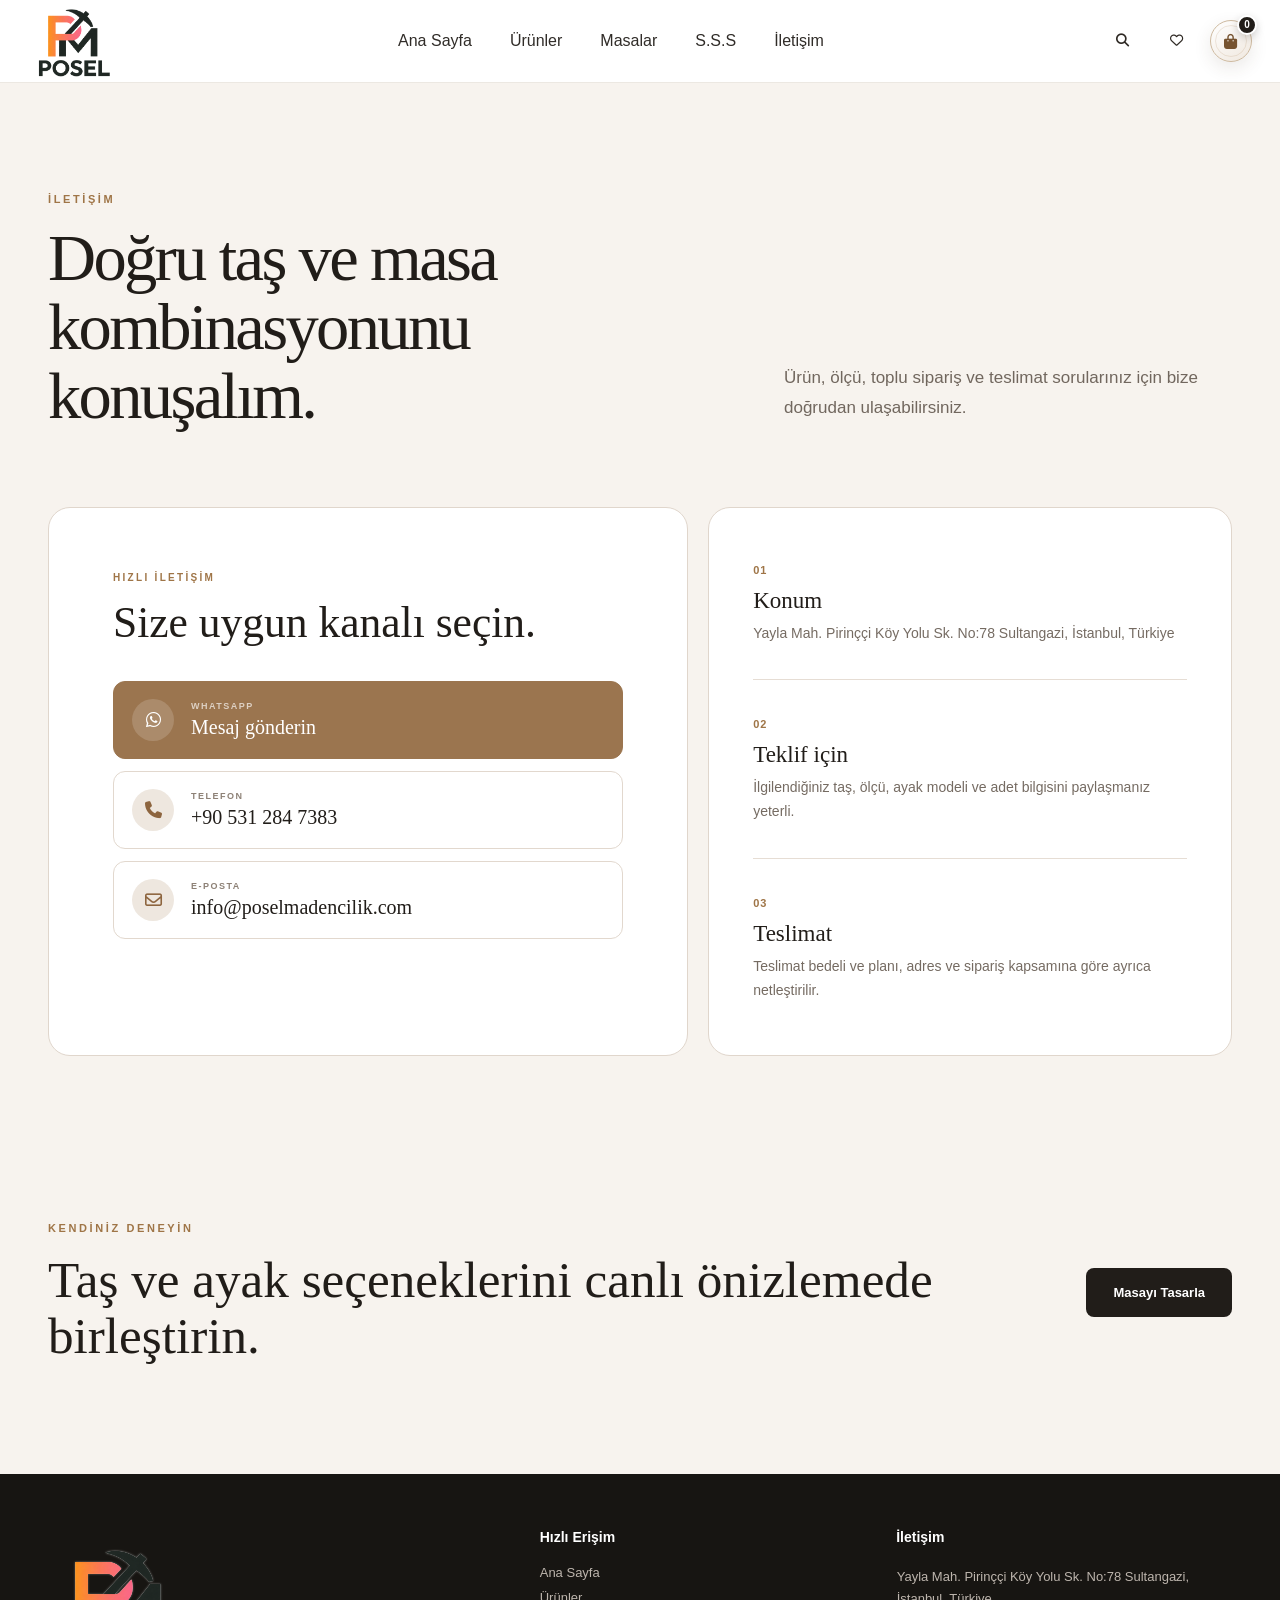
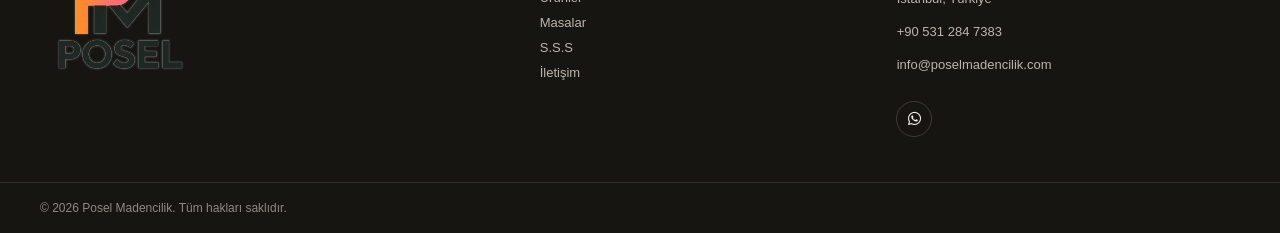
==== commit 3d5f220d: "Publish latest site updates" ====
--- a/iletisim.html
+++ b/iletisim.html
@@ -55,11 +55,11 @@
                 <div class="contact-actions">
                     <a href="https://wa.me/905312847383" class="contact-action contact-action-primary"><i class="fa-brands fa-whatsapp"></i><span><small>WHATSAPP</small>Mesaj gönderin</span></a>
                     <a href="tel:+905312847383" class="contact-action"><i class="fa-solid fa-phone"></i><span><small>TELEFON</small>+90 531 284 7383</span></a>
-                    <a href="mailto:posusmermer@gmail.com" class="contact-action"><i class="fa-regular fa-envelope"></i><span><small>E-POSTA</small>posusmermer@gmail.com</span></a>
+                    <a href="mailto:info@poselmadencilik.com" class="contact-action"><i class="fa-regular fa-envelope"></i><span><small>E-POSTA</small>info@poselmadencilik.com</span></a>
                 </div>
             </div>
             <aside class="contact-details">
-                <div><span>01</span><h3>Konum</h3><p><a href="https://share.google/lPxmTnoxhRvr2K1og" target="_blank" rel="noopener noreferrer">Google Haritalar'da görüntüle</a></p></div>
+                <div><span>01</span><h3>Konum</h3><p><a href="https://share.google/lPxmTnoxhRvr2K1og" target="_blank" rel="noopener noreferrer">Yayla Mah. Pirinççi Köy Yolu Sk. No:78 Sultangazi, İstanbul, Türkiye</a></p></div>
                 <div><span>02</span><h3>Teklif için</h3><p>İlgilendiğiniz taş, ölçü, ayak modeli ve adet bilgisini paylaşmanız yeterli.</p></div>
                 <div><span>03</span><h3>Teslimat</h3><p>Teslimat bedeli ve planı, adres ve sipariş kapsamına göre ayrıca netleştirilir.</p></div>
             </aside>
@@ -75,7 +75,7 @@
         <div class="footer-main">
             <div class="footer-brand"><img src="images/posel-logo.png" alt="Posel Madencilik"></div>
             <div class="footer-column"><h3>Hızlı Erişim</h3><a href="index.html">Ana Sayfa</a><a href="urunler.html">Ürünler</a><a href="masalar.html">Masalar</a><a href="projeler.html">S.S.S</a><a href="iletisim.html">İletişim</a></div>
-            <div class="footer-column footer-contact"><h3>İletişim</h3><p><a href="https://share.google/lPxmTnoxhRvr2K1og" target="_blank" rel="noopener noreferrer">Konumu görüntüle</a></p><p><a href="tel:+905312847383">+90 531 284 7383</a></p><p><a href="mailto:posusmermer@gmail.com">posusmermer@gmail.com</a></p><div class="footer-socials"><a href="https://wa.me/905312847383" aria-label="WhatsApp'tan ulaşın"><i class="fa-brands fa-whatsapp"></i></a></div></div>
+            <div class="footer-column footer-contact"><h3>İletişim</h3><p><a href="https://share.google/lPxmTnoxhRvr2K1og" target="_blank" rel="noopener noreferrer">Yayla Mah. Pirinççi Köy Yolu Sk. No:78 Sultangazi, İstanbul, Türkiye</a></p><p><a href="tel:+905312847383">+90 531 284 7383</a></p><p><a href="mailto:info@poselmadencilik.com">info@poselmadencilik.com</a></p><div class="footer-socials"><a href="https://wa.me/905312847383" aria-label="WhatsApp'tan ulaşın"><i class="fa-brands fa-whatsapp"></i></a></div></div>
         </div>
         <div class="footer-bottom"><span>© 2026 Posel Madencilik. Tüm hakları saklıdır.</span></div>
     </footer>
--- a/style.css
+++ b/style.css
@@ -403,11 +403,20 @@
 
 .calculator-promo {
     position: relative;
+    display: block;
     max-width: 1800px;
     height: 500px;
     margin: 35px auto;
     border-radius: 18px;
     overflow: hidden;
+    color: inherit;
+    text-decoration: none;
+    cursor: pointer;
+}
+
+.calculator-promo:focus-visible {
+    outline: 3px solid #a8845f;
+    outline-offset: 4px;
 }
 
 .calculator-promo-image {
@@ -460,7 +469,9 @@
     transition: 0.3s ease;
 }
 
-.calculator-cta:hover {
+.calculator-cta:hover,
+.calculator-promo:hover .calculator-cta,
+.calculator-promo:focus-visible .calculator-cta {
     background-color: #a8845f;
     transform: translateX(4px);
 }
@@ -1079,7 +1090,7 @@
     width: 160px;
     height: auto;
     display: block;
-    filter: drop-shadow(0 0 0.7px rgba(255, 255, 255, 0.95)) drop-shadow(0 0 1.4px rgba(255, 255, 255, 0.55));
+    filter: drop-shadow(0 0 0.6px rgba(255, 255, 255, 0.72)) drop-shadow(0 0 1.2px rgba(255, 255, 255, 0.34));
 }
 
 .footer-column {
@@ -2458,12 +2469,12 @@
 ========================= */
 
 .navbar {
-    height: 76px;
+    height: 82px;
 }
 
 .navbar-inner {
     max-width: 1400px;
-    height: 76px;
+    height: 82px;
     margin: 0 auto;
     padding: 0 32px;
     display: flex;
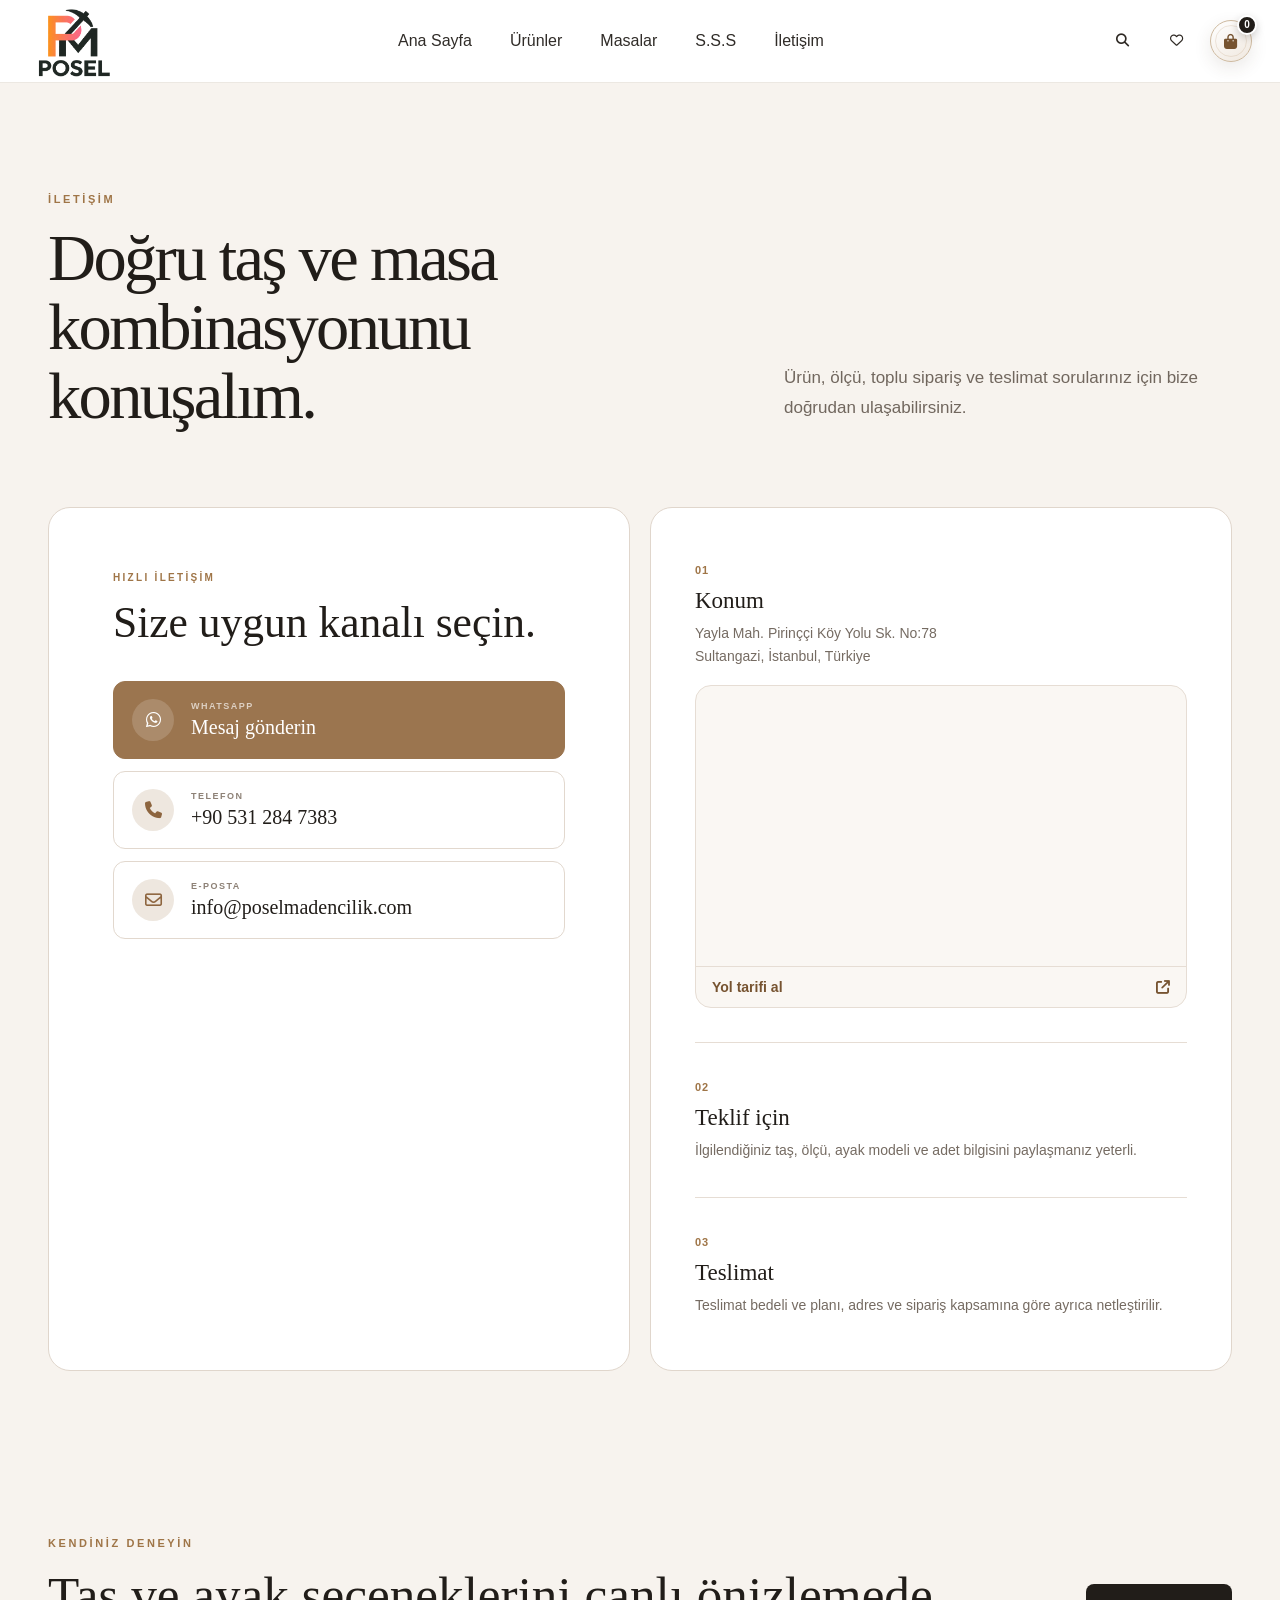
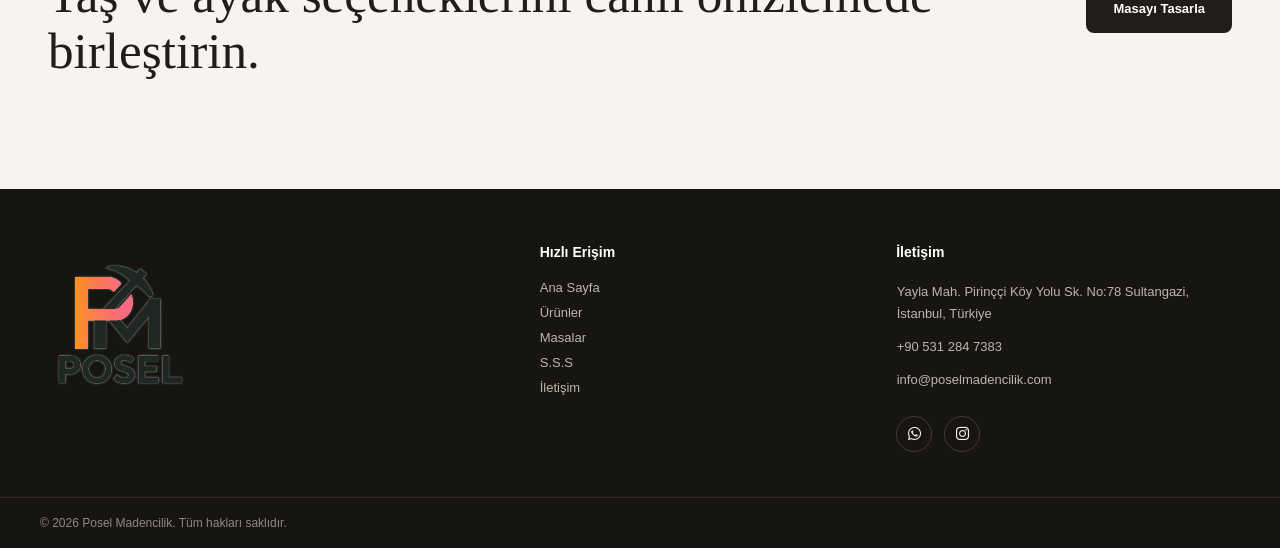
==== commit d837aa00: "Add featured table pricing and contact map" ====
--- a/iletisim.html
+++ b/iletisim.html
@@ -3,18 +3,21 @@
 <head>
     <meta charset="UTF-8">
     <meta name="viewport" content="width=device-width, initial-scale=1.0">
-    <title>İletişim | Posel Madencilik</title>
+    <title>İletişim ve Adres | Posel Madencilik</title>
     <meta name="description" content="Ürün, proje, ölçü ve teslimat sorularınız için Posel Madencilik'e telefon, e-posta veya WhatsApp üzerinden ulaşın.">
     <meta name="robots" content="index, follow">
+    <link rel="canonical" href="https://poselmadencilik.com/iletisim.html">
     <meta property="og:locale" content="tr_TR">
     <meta property="og:type" content="website">
+    <meta property="og:site_name" content="Posel Madencilik">
+    <meta property="og:url" content="https://poselmadencilik.com/iletisim.html">
     <meta property="og:title" content="İletişim | Posel Madencilik">
     <meta property="og:description" content="Masa seçimi, proje ve teslimat sorularınız için bizimle iletişime geçin.">
     <meta name="twitter:card" content="summary">
     <meta name="twitter:title" content="İletişim | Posel Madencilik">
     <meta name="twitter:description" content="Masa seçimi, proje ve teslimat sorularınız için bizimle iletişime geçin.">
     <link rel="icon" type="image/png" href="images/posel-favicon.png">
-    <link rel="stylesheet" href="style.css">
+    <link rel="stylesheet" href="style.css?v=contact-map-2">
     <link rel="stylesheet" href="mini-cart.css">
     <link rel="stylesheet" href="wishlist.css">
     <link rel="stylesheet" href="https://cdnjs.cloudflare.com/ajax/libs/font-awesome/6.5.2/css/all.min.css">
@@ -59,10 +62,29 @@
                 </div>
             </div>
             <aside class="contact-details">
-                <div><span>01</span><h3>Konum</h3><p><a href="https://share.google/lPxmTnoxhRvr2K1og" target="_blank" rel="noopener noreferrer">Yayla Mah. Pirinççi Köy Yolu Sk. No:78 Sultangazi, İstanbul, Türkiye</a></p></div>
+                <div>
+                    <span>01</span>
+                    <h3>Konum</h3>
+                    <p>Yayla Mah. Pirinççi Köy Yolu Sk. No:78<br>Sultangazi, İstanbul, Türkiye</p>
+                    <div class="contact-map-frame">
+                        <iframe
+                            class="contact-map"
+                            width="100%"
+                            height="240"
+                            src="https://www.google.com/maps?q=41.1454445%2C28.8390483&amp;z=18&amp;output=embed&amp;hl=tr"
+                            title="Sultangazi, İstanbul konumu — Google Haritalar"
+                            loading="lazy"
+                            allowfullscreen
+                        ></iframe>
+                        <a class="contact-map-directions" href="https://www.google.com/maps/dir/?api=1&amp;destination=41.1454445%2C28.8390483" target="_blank" rel="noopener noreferrer">
+                            Yol tarifi al <i class="fa-solid fa-arrow-up-right-from-square" aria-hidden="true"></i>
+                        </a>
+                    </div>
+                </div>
                 <div><span>02</span><h3>Teklif için</h3><p>İlgilendiğiniz taş, ölçü, ayak modeli ve adet bilgisini paylaşmanız yeterli.</p></div>
                 <div><span>03</span><h3>Teslimat</h3><p>Teslimat bedeli ve planı, adres ve sipariş kapsamına göre ayrıca netleştirilir.</p></div>
             </aside>
+
         </section>
 
         <section class="contact-next-step">
@@ -75,7 +97,7 @@
         <div class="footer-main">
             <div class="footer-brand"><img src="images/posel-logo.png" alt="Posel Madencilik"></div>
             <div class="footer-column"><h3>Hızlı Erişim</h3><a href="index.html">Ana Sayfa</a><a href="urunler.html">Ürünler</a><a href="masalar.html">Masalar</a><a href="projeler.html">S.S.S</a><a href="iletisim.html">İletişim</a></div>
-            <div class="footer-column footer-contact"><h3>İletişim</h3><p><a href="https://share.google/lPxmTnoxhRvr2K1og" target="_blank" rel="noopener noreferrer">Yayla Mah. Pirinççi Köy Yolu Sk. No:78 Sultangazi, İstanbul, Türkiye</a></p><p><a href="tel:+905312847383">+90 531 284 7383</a></p><p><a href="mailto:info@poselmadencilik.com">info@poselmadencilik.com</a></p><div class="footer-socials"><a href="https://wa.me/905312847383" aria-label="WhatsApp'tan ulaşın"><i class="fa-brands fa-whatsapp"></i></a></div></div>
+            <div class="footer-column footer-contact"><h3>İletişim</h3><p><a href="https://www.google.com/maps/dir/?api=1&amp;destination=41.1454445%2C28.8390483" target="_blank" rel="noopener noreferrer">Yayla Mah. Pirinççi Köy Yolu Sk. No:78 Sultangazi, İstanbul, Türkiye</a></p><p><a href="tel:+905312847383">+90 531 284 7383</a></p><p><a href="mailto:info@poselmadencilik.com">info@poselmadencilik.com</a></p><div class="footer-socials"><a href="https://wa.me/905312847383" aria-label="WhatsApp'tan ulaşın"><i class="fa-brands fa-whatsapp"></i></a><a href="https://www.instagram.com/poseltr/" target="_blank" rel="noopener noreferrer" aria-label="Instagram’da Posel Madencilik"><i class="fa-brands fa-instagram" aria-hidden="true"></i></a></div></div>
         </div>
         <div class="footer-bottom"><span>© 2026 Posel Madencilik. Tüm hakları saklıdır.</span></div>
     </footer>
--- a/style.css
+++ b/style.css
@@ -3565,7 +3565,7 @@
 
 .contact-layout {
     display: grid;
-    grid-template-columns: 1.1fr .9fr;
+    grid-template-columns: repeat(2, minmax(0, 1fr));
     gap: 20px;
     max-width: 1240px;
     margin: 0 auto;
@@ -3682,6 +3682,45 @@
 
 .contact-details h3 {
     margin-top: 10px;
+}
+
+.contact-map-frame {
+    margin-top: 16px;
+    overflow: hidden;
+    border: 1px solid #e6ddd4;
+    border-radius: 16px;
+    background: #faf7f3;
+}
+
+.contact-map {
+    display: block;
+    width: 100%;
+    height: clamp(220px, 24vw, 280px);
+    border: 0;
+}
+
+.contact-map-directions {
+    display: flex;
+    align-items: center;
+    justify-content: space-between;
+    gap: 8px;
+    padding: 12px 16px;
+    border-top: 1px solid #e6ddd4;
+    color: #765330;
+    font-size: 14px;
+    font-weight: 600;
+    text-decoration: none;
+}
+
+.contact-map-directions:hover,
+.contact-map-directions:focus-visible {
+    color: #514237;
+    background: #f1e8de;
+}
+
+.contact-map-directions:focus-visible {
+    outline: 2px solid #8d653f;
+    outline-offset: -3px;
 }
 
 @media (max-width: 800px) {
